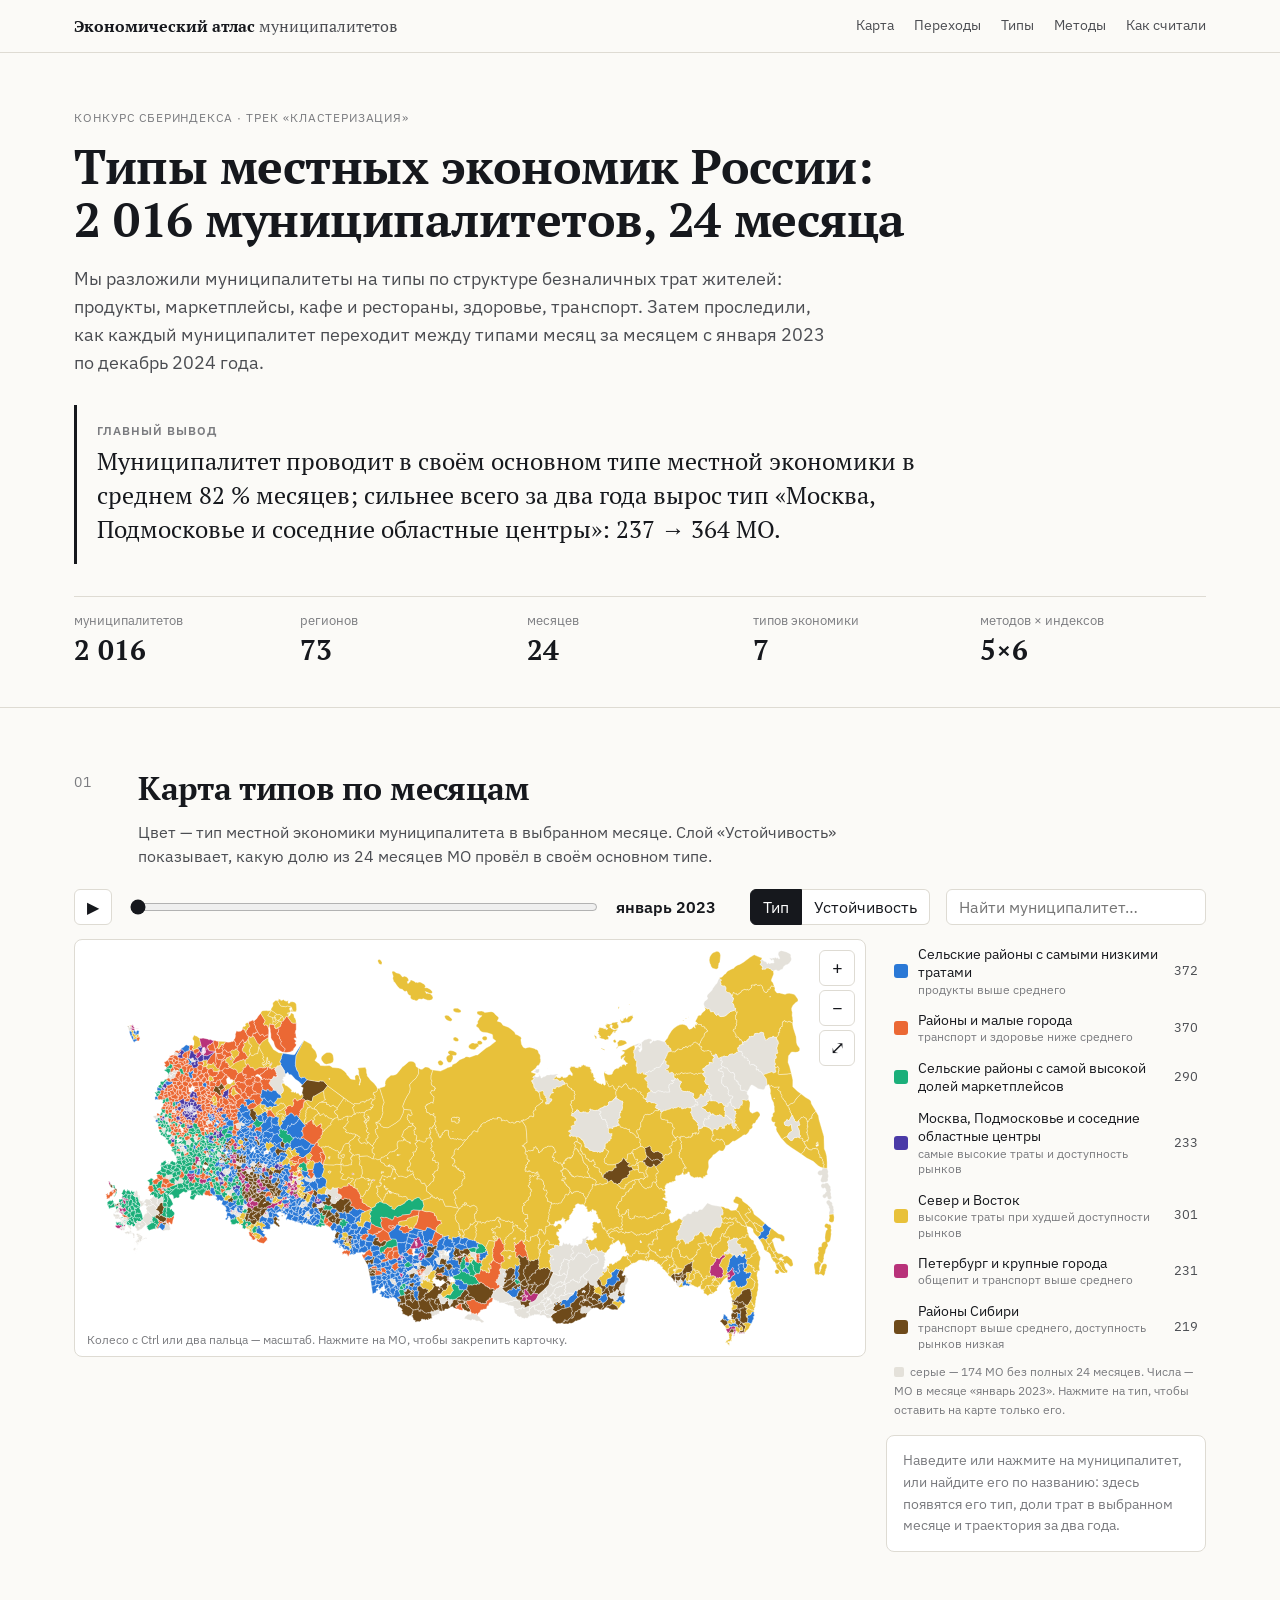
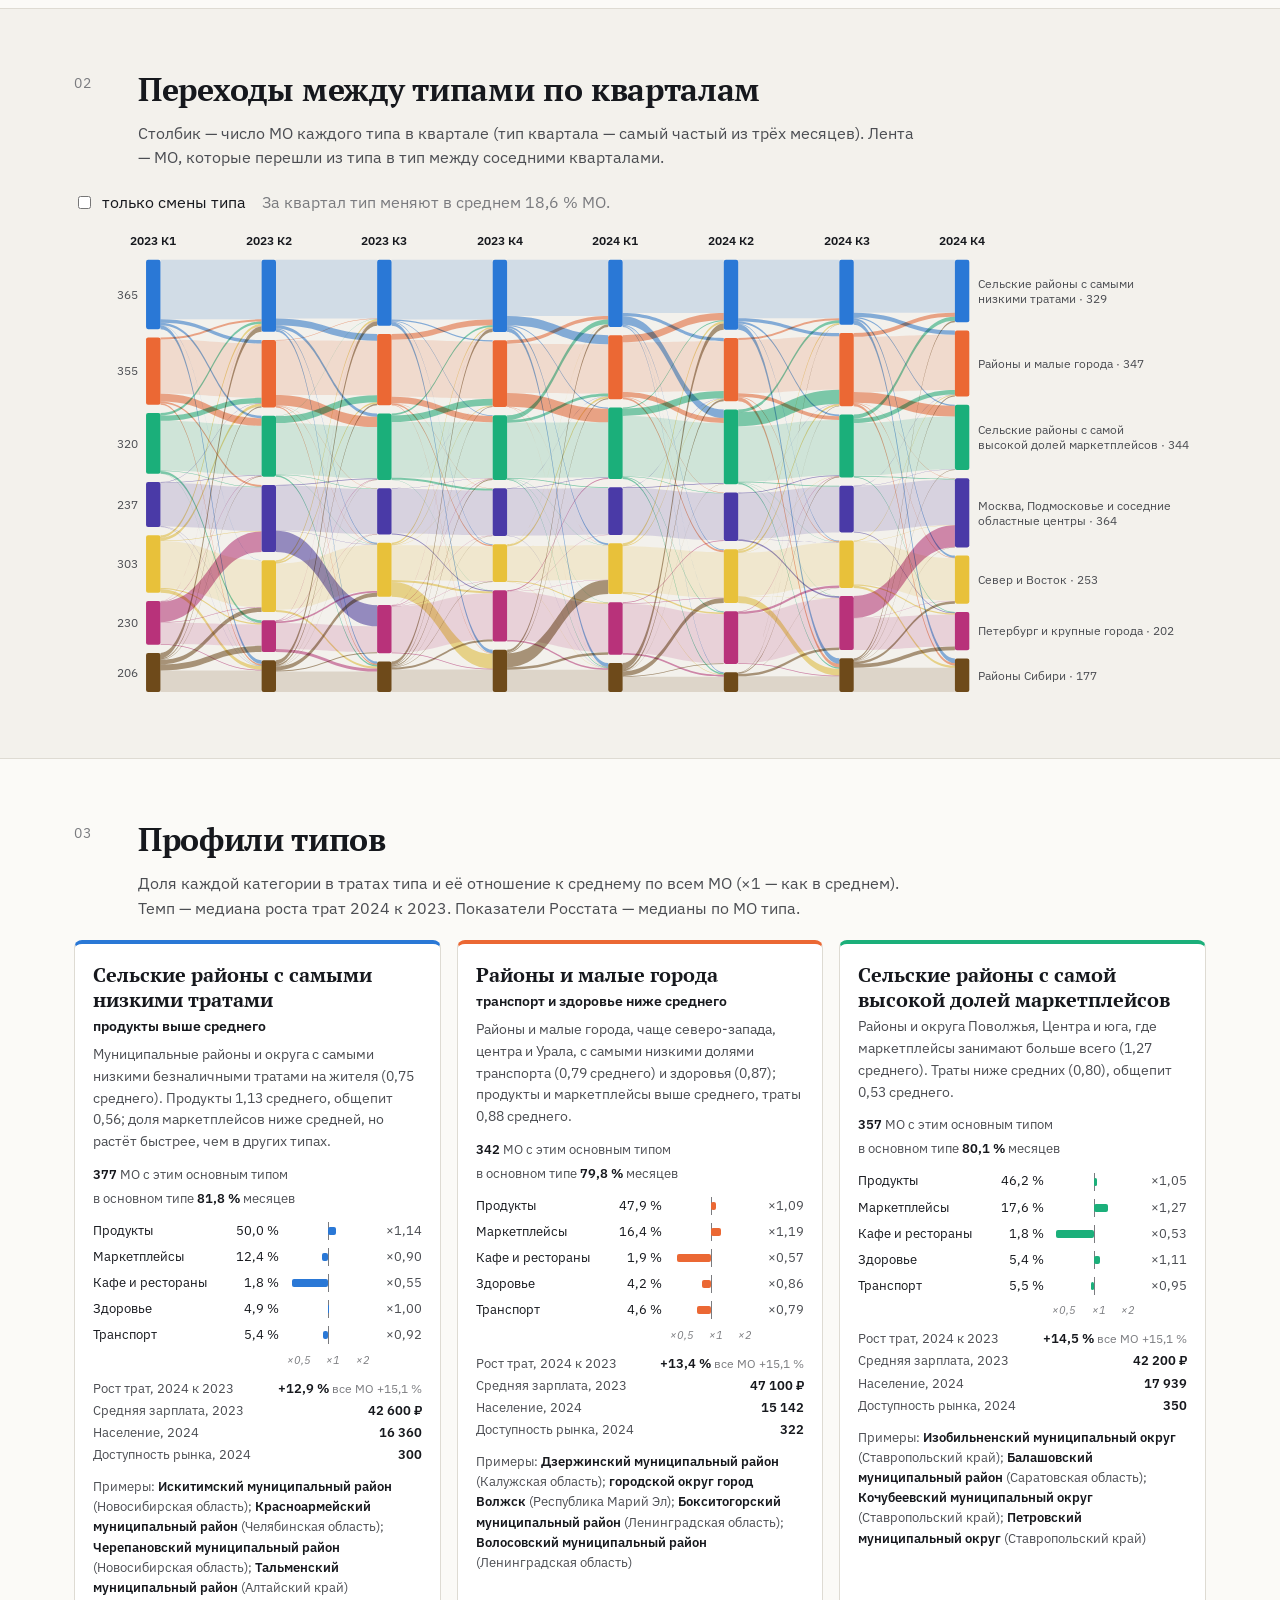
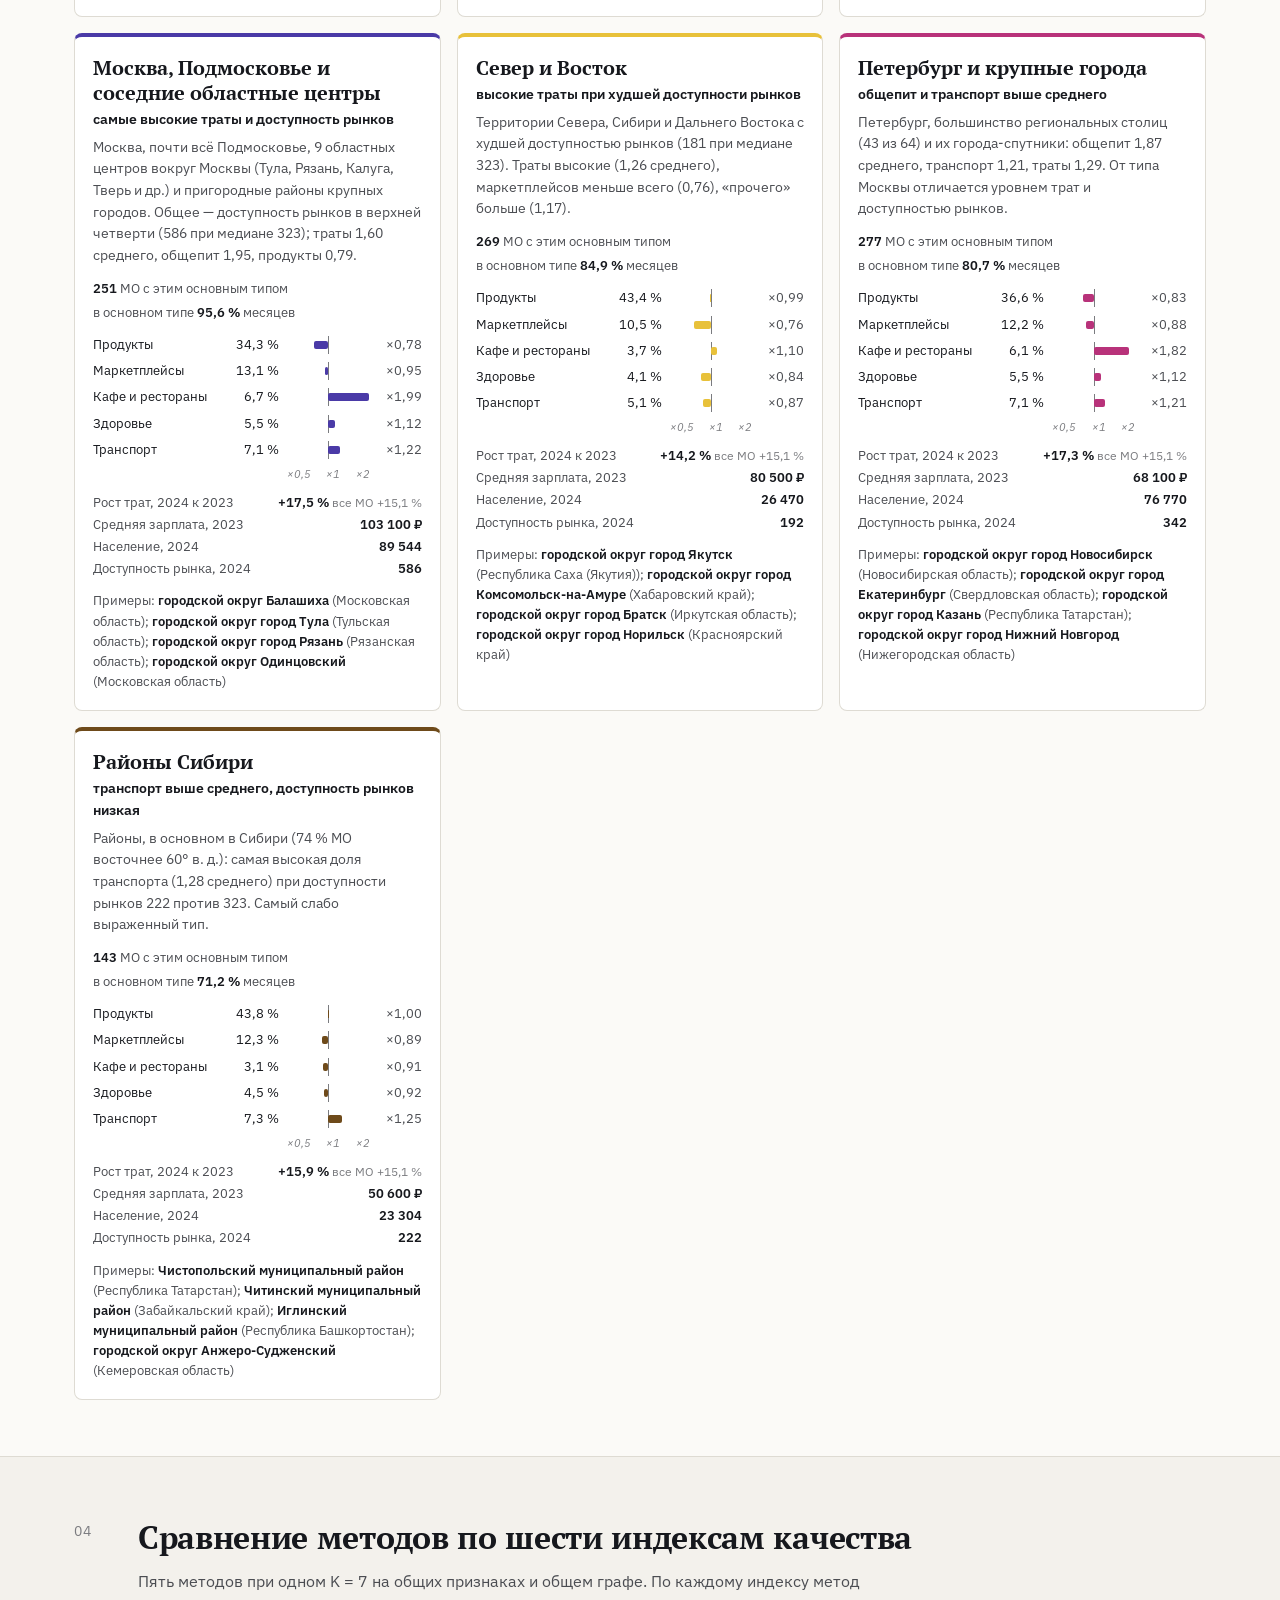
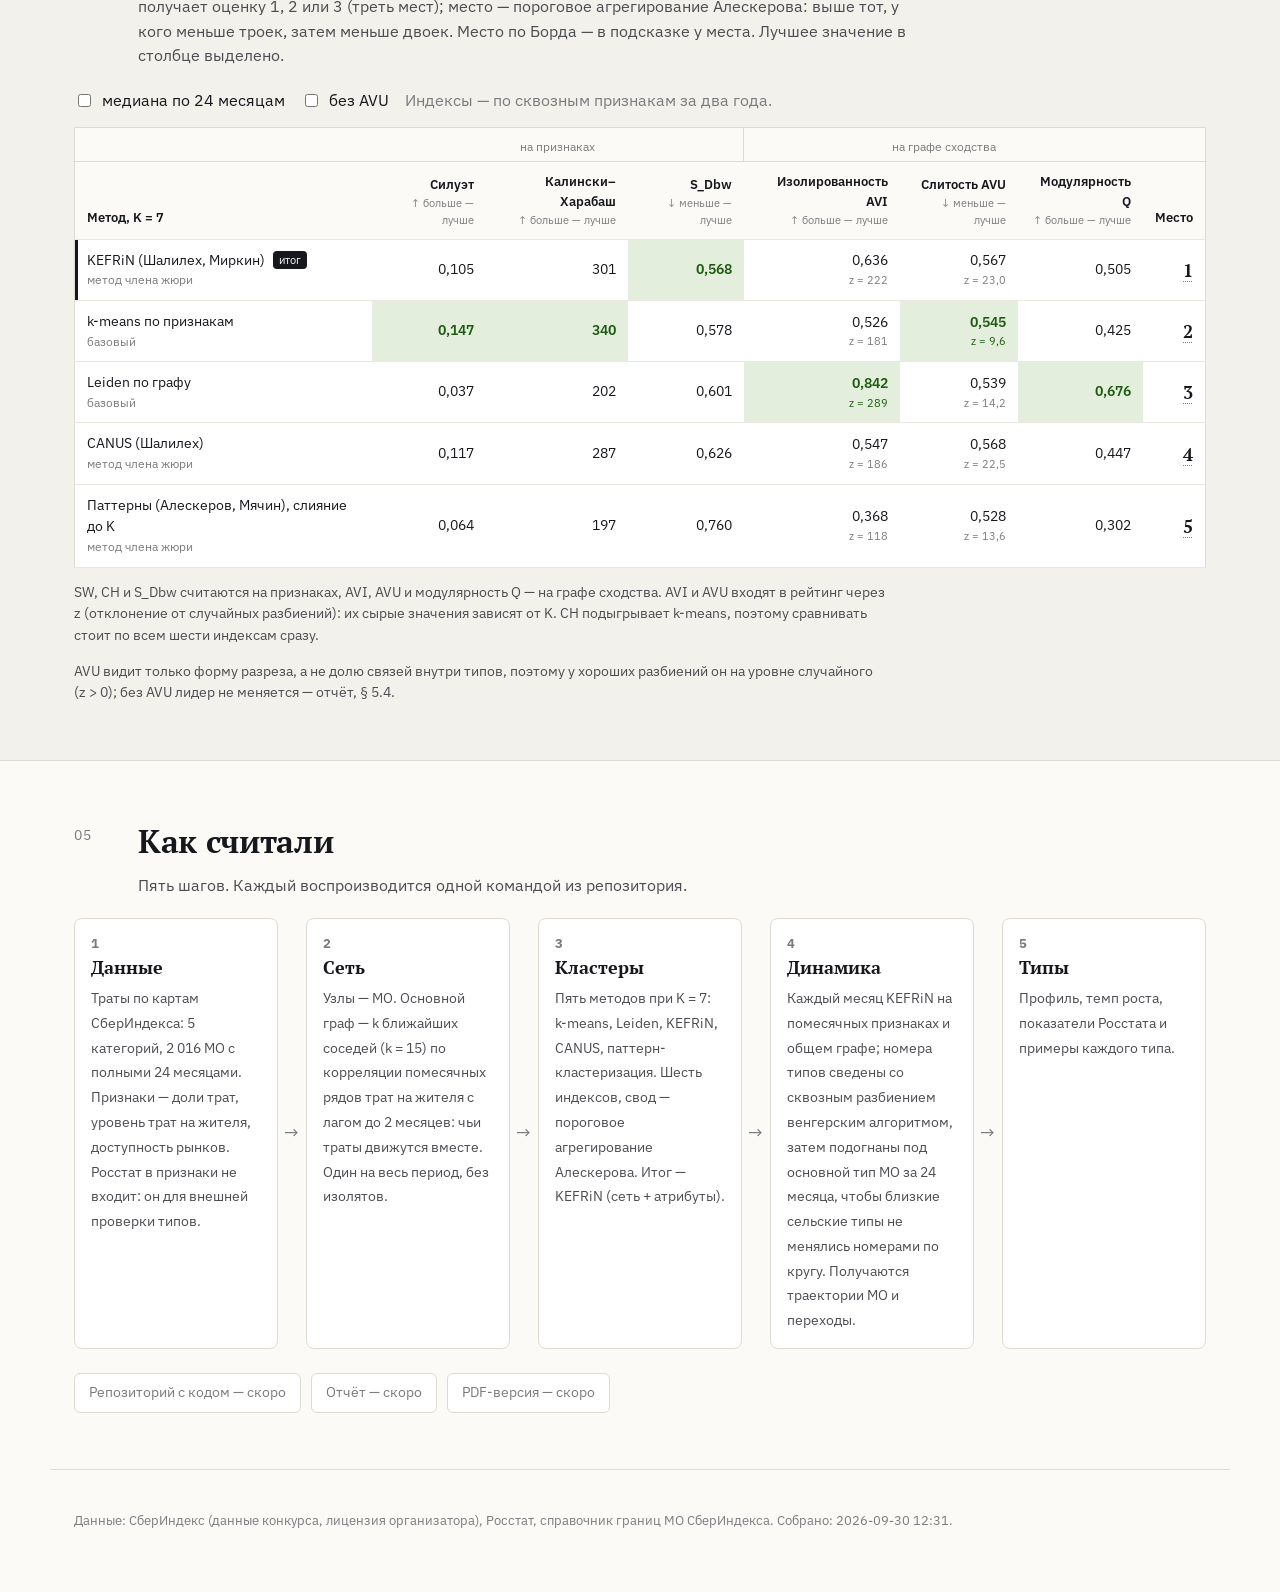
==== index.html @ 2a396bd6 "Экономический атлас муниципалитетов: конвейер, отчёт, лендинг Типы местного потребления 2 016 МО по " ====
<!doctype html>
<html lang="ru">
<head>
<meta charset="utf-8">
<meta name="viewport" content="width=device-width, initial-scale=1">
<title>Экономический атлас муниципалитетов</title>
<meta name="description" content="Типы местных экономик 2 016 муниципалитетов России по безналичным тратам жителей (СберИндекс) и их изменение по месяцам 2023–2024 годов.">
<link rel="preconnect" href="https://fonts.googleapis.com">
<link rel="preconnect" href="https://fonts.gstatic.com" crossorigin>
<link href="https://fonts.googleapis.com/css2?family=IBM+Plex+Sans:wght@400;500;600&family=PT+Serif:wght@400;700&display=swap" rel="stylesheet">
<link rel="stylesheet" href="assets/style.css">
</head>
<body>
<header class="top">
  <div class="wrap top-in">
    <a class="brand" href="#top">Экономический атлас <span>муниципалитетов</span></a>
    <nav>
      <a href="#map">Карта</a><a href="#flows">Переходы</a><a href="#types">Типы</a><a href="#methods">Методы</a><a href="#method">Как считали</a>
    </nav>
  </div>
</header>

<main id="top">
  <section class="hero wrap">
    <p class="kicker">Конкурс СберИндекса · трек «Кластеризация»</p>
    <h1>Типы местных экономик России: <span class="nowrap" id="h-n">2 016</span> муниципалитетов, 24&nbsp;месяца</h1>
    <p class="lede">Мы разложили муниципалитеты на типы по структуре безналичных трат жителей: продукты, маркетплейсы, кафе и рестораны, здоровье, транспорт. Затем проследили, как каждый муниципалитет переходит между типами месяц за месяцем с января 2023 по декабрь 2024 года.</p>
    <p class="headline"><span class="hl-label">Главный вывод</span><span id="headline"></span></p>
    <dl class="facts" id="facts"></dl>
  </section>

  <section class="block" id="map">
    <div class="wrap">
      <header class="sec-head"><span class="num">01</span><div><h2>Карта типов по месяцам</h2>
        <p class="sub">Цвет — тип местной экономики муниципалитета в выбранном месяце. Слой «Устойчивость» показывает, какую долю из 24 месяцев МО провёл в своём основном типе.</p></div></header>
      <div class="controls">
        <button id="play" class="btn" type="button" aria-label="Проиграть по месяцам">▶</button>
        <label class="slider"><span class="sr">Месяц</span><input id="month" type="range" min="0" max="23" value="0" step="1"></label>
        <output id="month-label" class="month-label"></output>
        <div class="seg" role="group" aria-label="Слой карты">
          <button type="button" class="on" data-layer="type">Тип</button><button type="button" data-layer="stab">Устойчивость</button>
        </div>
        <label class="search"><span class="sr">Найти муниципалитет</span>
          <input id="search" list="mo-list" placeholder="Найти муниципалитет…" autocomplete="off"><datalist id="mo-list"></datalist></label>
      </div>
      <div class="map-grid">
        <div class="map-box">
          <svg id="map-svg" role="img" aria-label="Карта муниципалитетов России, окрашенных по типу экономики"></svg>
          <div class="zoom"><button type="button" data-z="in" aria-label="Приблизить">+</button><button type="button" data-z="out" aria-label="Отдалить">−</button><button type="button" data-z="reset" aria-label="Вся страна">⤢</button></div>
          <p class="hint">Колесо с Ctrl или два пальца — масштаб. Нажмите на МО, чтобы закрепить карточку.</p>
        </div>
        <aside class="side">
          <div id="legend" class="legend"></div>
          <div id="card" class="card"><p class="muted">Наведите или нажмите на муниципалитет, или найдите его по названию: здесь появятся его тип, доли трат в выбранном месяце и траектория за два года.</p></div>
        </aside>
      </div>
    </div>
  </section>

  <section class="block alt" id="flows">
    <div class="wrap">
      <header class="sec-head"><span class="num">02</span><div><h2>Переходы между типами по кварталам</h2>
        <p class="sub">Столбик — число МО каждого типа в квартале (тип квартала — самый частый из трёх месяцев). Лента — МО, которые перешли из типа в тип между соседними кварталами.</p></div></header>
      <div class="controls">
        <label class="check"><input type="checkbox" id="only-moves"> только смены типа</label>
        <span class="muted" id="flow-stat"></span>
      </div>
      <p class="swipe muted">Диаграмма шире экрана — листайте вбок.</p>
      <div class="scroll-x"><svg id="alluvial" role="img" aria-label="Аллювиальная диаграмма переходов МО между типами"></svg></div>
    </div>
  </section>

  <section class="block" id="types">
    <div class="wrap">
      <header class="sec-head"><span class="num">03</span><div><h2>Профили типов</h2>
        <p class="sub">Доля каждой категории в тратах типа и её отношение к среднему по всем МО (×1 — как в среднем). Темп — медиана роста трат 2024 к 2023. Показатели Росстата — медианы по МО типа.</p></div></header>
      <div id="profiles" class="profiles"></div>
    </div>
  </section>

  <section class="block alt" id="methods">
    <div class="wrap">
      <header class="sec-head"><span class="num">04</span><div><h2>Сравнение методов по шести индексам качества</h2>
        <p class="sub">Пять методов при одном K&nbsp;=&nbsp;7 на общих признаках и общем графе. По каждому индексу метод получает оценку 1, 2 или 3 (треть мест); место — пороговое агрегирование Алескерова: выше тот, у кого меньше троек, затем меньше двоек. Место по Борда — в подсказке у места. Лучшее значение в столбце выделено.</p></div></header>
      <div class="controls">
        <label class="check"><input type="checkbox" id="m-month"> медиана по 24 месяцам</label>
        <label class="check"><input type="checkbox" id="m-noavu"> без AVU</label>
        <span class="muted" id="m-state"></span>
      </div>
      <p class="swipe muted">Таблица шире экрана — листайте вбок, место в последнем столбце.</p>
      <div class="scroll-x"><table id="methods-table" class="mtable"></table></div>
      <p class="note">SW, CH и S_Dbw считаются на признаках, AVI, AVU и модулярность Q — на графе сходства. AVI и AVU входят в рейтинг через z (отклонение от случайных разбиений): их сырые значения зависят от K. CH подыгрывает k-means, поэтому сравнивать стоит по всем шести индексам сразу.</p>
      <p class="note">AVU видит только форму разреза, а не долю связей внутри типов, поэтому у хороших разбиений он на уровне случайного (z&nbsp;&gt;&nbsp;0); без AVU лидер не меняется — <span id="avu-link"></span>.</p>
    </div>
  </section>

  <section class="block" id="method">
    <div class="wrap">
      <header class="sec-head"><span class="num">05</span><div><h2>Как считали</h2>
        <p class="sub">Пять шагов. Каждый воспроизводится одной командой из репозитория.</p></div></header>
      <ol class="pipeline">
        <li><b>Данные</b><span>Траты по картам СберИндекса: 5 категорий, 2 016 МО с полными 24 месяцами. Признаки — доли трат, уровень трат на жителя, доступность рынков. Росстат в признаки не входит: он для внешней проверки типов.</span></li>
        <li><b>Сеть</b><span>Узлы — МО. Основной граф — k ближайших соседей (k&nbsp;=&nbsp;15) по корреляции помесячных рядов трат на жителя с лагом до 2 месяцев: чьи траты движутся вместе. Один на весь период, без изолятов.</span></li>
        <li><b>Кластеры</b><span>Пять методов при K&nbsp;=&nbsp;7: k-means, Leiden, KEFRiN, CANUS, паттерн-кластеризация. Шесть индексов, свод — пороговое агрегирование Алескерова. Итог — KEFRiN (сеть + атрибуты).</span></li>
        <li><b>Динамика</b><span>Каждый месяц KEFRiN на помесячных признаках и общем графе; номера типов сведены со сквозным разбиением венгерским алгоритмом, затем подогнаны под основной тип МО за 24 месяца, чтобы близкие сельские типы не менялись номерами по кругу. Получаются траектории МО и переходы.</span></li>
        <li><b>Типы</b><span>Профиль, темп роста, показатели Росстата и примеры каждого типа.</span></li>
      </ol>
      <p class="links" id="links"></p>
    </div>
  </section>
</main>

<footer class="foot wrap">
  <p>Данные: СберИндекс (данные конкурса, лицензия организатора), Росстат, справочник границ МО СберИндекса. Собрано: <span id="built"></span>.</p>
</footer>

<div id="tip" class="tip" hidden></div>
<script src="vendor/d3.min.js"></script>
<script src="data/atlas.js"></script>
<script src="assets/app.js"></script>
</body>
</html>
---- assets/style.css ----
:root {
  --bg: #fbfaf7;
  --bg-alt: #f3f1ec;
  --surface: #ffffff;
  --ink: #16181d;
  --ink-2: #4b4d52;
  --ink-3: #7a7b7f;
  --rule: #dedbd3;
  --rule-2: #ebe8e1;
  --accent: #1c5cab;
  --best: #e3efdc;
  --best-ink: #1d5b12;
  --warn-bg: #fff4d1;
  --warn-ink: #6b4d00;
  --serif: "PT Serif", Georgia, "Times New Roman", serif;
  --sans: "IBM Plex Sans", system-ui, -apple-system, "Segoe UI", Roboto, sans-serif;
}
* { box-sizing: border-box; }
html { scroll-behavior: smooth; scroll-padding-top: 64px; }
body { margin: 0; background: var(--bg); color: var(--ink); font: 16px/1.55 var(--sans); font-variant-numeric: tabular-nums; -webkit-font-smoothing: antialiased; }
.wrap { max-width: 1180px; margin: 0 auto; padding: 0 24px; }
h1, h2 { font-family: var(--serif); font-weight: 700; letter-spacing: -0.01em; }
a { color: var(--accent); }
.nowrap { white-space: nowrap; }
.muted { color: var(--ink-3); }
.sr { position: absolute; width: 1px; height: 1px; overflow: hidden; clip: rect(0 0 0 0); }
button { font: inherit; color: inherit; }

.stub-note { background: var(--warn-bg); color: var(--warn-ink); border: 1px solid #ecd48a; border-radius: 6px; font-size: 14px; padding: 8px 14px; margin: -4px 0 18px; max-width: 820px; }
.stub-note b { font-weight: 600; }

.top { position: sticky; top: 0; z-index: 20; background: rgba(251,250,247,.94); backdrop-filter: blur(6px); border-bottom: 1px solid var(--rule); }
.top-in { display: flex; align-items: center; justify-content: space-between; gap: 16px; height: 52px; }
.brand { font-family: var(--serif); font-weight: 700; color: var(--ink); text-decoration: none; white-space: nowrap; }
.brand span { font-weight: 400; color: var(--ink-2); }
.top nav { display: flex; gap: 20px; overflow-x: auto; scrollbar-width: none; }
.top nav a { color: var(--ink-2); text-decoration: none; font-size: 14px; white-space: nowrap; }
.top nav a:hover { color: var(--ink); }

.hero { padding: 56px 24px 40px; }
.kicker { text-transform: uppercase; letter-spacing: .08em; font-size: 12px; color: var(--ink-3); margin: 0 0 12px; }
.hero h1 { font-size: clamp(30px, 4.4vw, 48px); line-height: 1.12; margin: 0 0 18px; max-width: 900px; }
.lede { font-size: 18px; color: var(--ink-2); max-width: 760px; margin: 0 0 28px; }
.headline { font-family: var(--serif); font-size: clamp(19px, 2.2vw, 24px); line-height: 1.4; max-width: 900px; margin: 0 0 32px; padding: 18px 0 18px 20px; border-left: 3px solid var(--ink); }
.hl-label { display: block; font: 600 12px/1.4 var(--sans); text-transform: uppercase; letter-spacing: .08em; color: var(--ink-3); margin-bottom: 6px; }
.facts { display: grid; grid-template-columns: repeat(5, minmax(0, 1fr)); gap: 0; margin: 0; border-top: 1px solid var(--rule); }
.facts div { padding: 14px 16px 0 0; }
.facts dt { font-size: 13px; color: var(--ink-3); }
.facts dd { margin: 2px 0 0; font: 700 28px/1.2 var(--serif); }

.block { padding: 56px 0; border-top: 1px solid var(--rule); }
.block.alt { background: var(--bg-alt); }
.sec-head { display: grid; grid-template-columns: 56px 1fr; gap: 8px; margin-bottom: 20px; }
.num { font: 400 14px/2.6 var(--sans); color: var(--ink-3); letter-spacing: .06em; }
.sec-head h2 { font-size: clamp(24px, 2.8vw, 32px); margin: 0 0 6px; }
.sub { margin: 0; color: var(--ink-2); max-width: 780px; }

.controls { display: flex; flex-wrap: wrap; align-items: center; gap: 12px 16px; margin: 0 0 14px; }
.btn, .seg button, .zoom button { border: 1px solid var(--rule); background: var(--surface); border-radius: 6px; height: 36px; min-width: 36px; padding: 0 12px; cursor: pointer; }
.btn:hover, .seg button:hover, .zoom button:hover { border-color: var(--ink-3); }
.slider { flex: 1 1 260px; display: flex; }
.slider input { width: 100%; accent-color: var(--ink); }
.month-label { font-weight: 600; min-width: 118px; }
.seg { display: inline-flex; }
.seg button { border-radius: 0; }
.seg button:first-child { border-radius: 6px 0 0 6px; }
.seg button:last-child { border-radius: 0 6px 6px 0; border-left: 0; }
.seg button.on { background: var(--ink); color: #fff; border-color: var(--ink); }
.search input { height: 36px; width: 260px; max-width: 100%; border: 1px solid var(--rule); border-radius: 6px; padding: 0 12px; font: inherit; background: var(--surface); }
.check { display: inline-flex; gap: 8px; align-items: center; cursor: pointer; }
.check input { accent-color: var(--ink); }

.map-grid { display: grid; grid-template-columns: minmax(0, 1fr) 320px; gap: 20px; align-items: start; }
.map-box { position: relative; background: var(--surface); border: 1px solid var(--rule); border-radius: 8px; overflow: hidden; }
#map-svg { display: block; width: 100%; height: auto; aspect-ratio: 1.9; touch-action: pan-y; }
#map-svg path { stroke: #fff; stroke-width: .35; vector-effect: non-scaling-stroke; cursor: pointer; }
#map-svg path.sel { stroke: var(--ink); stroke-width: 1.8; }
.zoom { position: absolute; top: 10px; right: 10px; display: flex; flex-direction: column; gap: 4px; }
.zoom button { padding: 0; font-size: 18px; line-height: 1; }
.hint { position: absolute; left: 12px; bottom: 6px; margin: 0; font-size: 12px; color: var(--ink-3); pointer-events: none; }

.side { display: grid; gap: 16px; }
.legend { display: grid; gap: 2px; }
.legend button { display: grid; grid-template-columns: 14px 1fr auto; gap: 10px; align-items: center; text-align: left; border: 0; background: none; padding: 6px 8px; border-radius: 6px; cursor: pointer; }
.legend button:hover { background: var(--bg-alt); }
.legend button.off { opacity: .35; }
.legend .sw { width: 14px; height: 14px; border-radius: 3px; }
.legend .nm { font-size: 14px; line-height: 1.3; }
.legend .nm small { display: block; color: var(--ink-3); font-size: 12px; }
.legend .ct { font-size: 13px; color: var(--ink-2); }
.legend-note { font-size: 12px; color: var(--ink-3); margin: 4px 8px 0; }
.sw-inline { display: inline-block; width: 10px; height: 10px; border-radius: 2px; background: #e4e1da; margin-right: 6px; vertical-align: -1px; }
.ramp { height: 10px; border-radius: 3px; margin: 6px 8px 2px; }
.ramp-ax { display: flex; justify-content: space-between; font-size: 12px; color: var(--ink-3); margin: 0 8px; }

.card { background: var(--surface); border: 1px solid var(--rule); border-radius: 8px; padding: 14px 16px; font-size: 14px; }
.card p { margin: 0; }
.card h3 { font: 700 17px/1.3 var(--serif); margin: 0 0 2px; }
.card .reg { color: var(--ink-3); font-size: 13px; margin-bottom: 10px; }
.type-pill { display: inline-flex; align-items: center; gap: 6px; font-weight: 600; margin-bottom: 10px; }
.type-pill i { width: 10px; height: 10px; border-radius: 2px; display: inline-block; }
.bars { display: grid; grid-template-columns: 1fr 44px; gap: 4px 8px; align-items: center; margin: 6px 0 10px; }
.bars .lbl { font-size: 12px; color: var(--ink-2); grid-column: 1 / -1; margin-top: 2px; }
.bars .trk { position: relative; height: 8px; background: var(--rule-2); border-radius: 2px; }
.bars .val { position: absolute; left: 0; top: 0; bottom: 0; background: var(--ink-2); border-radius: 2px; }
.bars .avg { position: absolute; top: -3px; bottom: -3px; width: 2px; background: var(--ink); }
.bars .n { text-align: right; font-size: 13px; }
.traj { display: grid; grid-template-columns: repeat(24, 1fr); gap: 2px; margin: 6px 0 2px; }
.traj i { height: 16px; border-radius: 2px; display: block; }
.traj i.now { outline: 2px solid var(--ink); outline-offset: 1px; }
.traj-ax { display: flex; justify-content: space-between; font-size: 11px; color: var(--ink-3); }
.cap { font-size: 12px; color: var(--ink-3); margin-top: 8px; }

.scroll-x { overflow-x: auto; }
.swipe { display: none; font-size: 13px; margin: 0 0 6px; }
#alluvial { display: block; min-width: 720px; width: 100%; height: auto; }
#alluvial .link { mix-blend-mode: multiply; }
#alluvial text { font: 12px var(--sans); fill: var(--ink-2); }
#alluvial text.q { font-weight: 600; fill: var(--ink); }

.profiles { display: grid; grid-template-columns: repeat(auto-fill, minmax(340px, 1fr)); gap: 16px; }
.prof { background: var(--surface); border: 1px solid var(--rule); border-radius: 8px; padding: 18px; border-top: 4px solid var(--c); }
.prof h3 { font: 700 20px/1.25 var(--serif); margin: 0 0 4px; }
.prof .rest { font-weight: 600; font-size: 14px; margin: 0 0 6px; }
.prof .desc { color: var(--ink-2); font-size: 14px; margin: 0 0 12px; }
.prof .meta { display: flex; flex-wrap: wrap; gap: 4px 16px; font-size: 13px; color: var(--ink-2); margin-bottom: 12px; }
.prof .meta b { color: var(--ink); font-weight: 600; }
.ratio { display: grid; grid-template-columns: 128px 50px 1fr 44px; gap: 6px 8px; align-items: center; font-size: 13px; margin-bottom: 12px; }
.ratio .v { text-align: right; }
.ratio .x { text-align: right; color: var(--ink-2); }
.ratio .trk { position: relative; height: 12px; }
.ratio .trk::before { content: ""; position: absolute; left: 50%; top: -3px; bottom: -3px; width: 1px; background: var(--ink-3); }
.ratio .bar { position: absolute; top: 2px; bottom: 2px; background: var(--c); border-radius: 2px; }
.ratio-ax { display: grid; grid-template-columns: 128px 50px 1fr 44px; gap: 8px; font-size: 11px; color: var(--ink-3); margin: -6px 0 10px; }
.ratio-ax span:nth-child(3) { display: flex; justify-content: space-between; }
.prof dl { display: grid; grid-template-columns: 1fr auto; gap: 2px 12px; margin: 0 0 12px; font-size: 13px; }
.prof dt { color: var(--ink-2); }
.prof dd { margin: 0; text-align: right; font-weight: 600; white-space: nowrap; }
.prof dd .muted { font-weight: 400; font-size: 12px; }
.prof .ex { font-size: 13px; color: var(--ink-2); margin: 0; }
.prof .ex b { color: var(--ink); font-weight: 600; }

.mtable { width: 100%; border-collapse: collapse; background: var(--surface); border: 1px solid var(--rule); font-size: 14px; min-width: 760px; }
.mtable th, .mtable td { padding: 10px 12px; border-bottom: 1px solid var(--rule-2); text-align: right; }
.mtable th:first-child, .mtable td:first-child { text-align: left; min-width: 190px; position: sticky; left: 0; background: var(--surface); z-index: 1; }
.mtable thead th:first-child { background: var(--bg); }
.mtable thead th { font-weight: 600; font-size: 13px; vertical-align: bottom; background: var(--bg); }
.mtable tr.grp th { text-align: center; font-size: 12px; font-weight: 400; color: var(--ink-3); border-bottom: 1px solid var(--rule); padding-bottom: 4px; }
.mtable tr.grp th:nth-child(3) { border-left: 1px solid var(--rule); }
.mtable thead small { display: block; font-weight: 400; color: var(--ink-3); }
.mtable td.best { background: var(--best); color: var(--best-ink); font-weight: 600; }
.mtable .fam { display: block; font-size: 12px; color: var(--ink-3); }
.mtable td small { display: block; font-size: 11px; color: var(--ink-3); font-weight: 400; }
.mtable td.best small { color: var(--best-ink); }
.mtable .off { opacity: .35; }
.mtable .tag { display: inline-block; margin-left: 8px; padding: 0 6px; border-radius: 4px; background: var(--ink); color: #fff; font-size: 11px; line-height: 18px; vertical-align: 1px; }
.mtable td.place { font: 700 18px var(--serif); cursor: help; text-decoration: underline dotted var(--ink-3); text-underline-offset: 4px; text-decoration-thickness: 1px; }
.mtable tr.win td:first-child { box-shadow: inset 3px 0 0 var(--ink); }
.note { font-size: 14px; color: var(--ink-2); max-width: 820px; margin: 14px 0 0; }

.pipeline { list-style: none; padding: 0; margin: 0 0 24px; display: grid; grid-template-columns: repeat(5, minmax(0, 1fr)); gap: 28px; counter-reset: s; }
.pipeline li { position: relative; background: var(--surface); border: 1px solid var(--rule); border-radius: 8px; padding: 16px; counter-increment: s; }
.pipeline li::before { content: counter(s); font: 700 13px var(--sans); color: var(--ink-3); display: block; margin-bottom: 4px; }
.pipeline li:not(:last-child)::after { content: "→"; position: absolute; right: -22px; top: 50%; transform: translateY(-50%); color: var(--ink-3); font-size: 18px; }
.pipeline b { display: block; font: 700 18px/1.3 var(--serif); margin-bottom: 6px; }
.pipeline span { font-size: 14px; color: var(--ink-2); }
.links { display: flex; flex-wrap: wrap; gap: 10px; margin: 0; }
.links a, .links span { border: 1px solid var(--rule); background: var(--surface); padding: 8px 14px; border-radius: 6px; text-decoration: none; color: var(--ink); font-size: 14px; }
.links span { color: var(--ink-3); }

.foot { padding: 28px 24px 48px; font-size: 13px; color: var(--ink-3); border-top: 1px solid var(--rule); }
.tip { position: fixed; z-index: 30; pointer-events: none; background: var(--surface); border: 1px solid var(--rule); border-radius: 6px; box-shadow: 0 6px 24px rgba(0,0,0,.10); padding: 10px 12px; font-size: 13px; max-width: 300px; }
.tip b { display: block; font-size: 14px; }
.tip .r { color: var(--ink-3); font-size: 12px; margin-bottom: 6px; }
.tip table { border-collapse: collapse; width: 100%; margin-top: 4px; }
.tip td { padding: 1px 0; }
.tip td:last-child { text-align: right; padding-left: 12px; }

@media (max-width: 980px) {
  .map-grid { grid-template-columns: 1fr; }
  .pipeline { grid-template-columns: 1fr; gap: 22px; }
  .pipeline li:not(:last-child)::after { content: "↓"; right: auto; left: 50%; top: auto; bottom: -22px; transform: translateX(-50%); }
  .facts { grid-template-columns: repeat(3, minmax(0, 1fr)); }
}
@media (max-width: 640px) {
  .wrap { padding: 0 16px; }
  .hero { padding: 32px 16px 28px; }
  .lede { font-size: 16px; }
  .facts { grid-template-columns: repeat(2, minmax(0, 1fr)); }
  .facts dd { font-size: 24px; }
  .sec-head { grid-template-columns: 1fr; }
  .num { line-height: 1; }
  .block { padding: 40px 0; }
  .top nav { display: none; }
  .search, .search input { width: 100%; }
  .hint { display: none; }
  .swipe { display: block; }
  .profiles { grid-template-columns: 1fr; }
  .ratio, .ratio-ax { grid-template-columns: 96px 44px 1fr 40px; }
}

/* Печать и site/landing.pdf (scripts/build_pdf.py): без управления, разделы с новой страницы, таблицы целиком */
@media print {
  @page { size: A4; margin: 10mm; }
  html, body { background: #fff; }
  body { -webkit-print-color-adjust: exact; print-color-adjust: exact; }
  .top, .zoom, .hint, .swipe, .tip, #card,
  .controls .btn, .controls .slider, .controls .seg, .controls .search, .controls .check { display: none !important; }
  .hero { padding-top: 8px; }
  .block { padding: 16px 0 0; border-top: 0; break-before: page; }
  .foot { padding: 12px 0 0; break-inside: avoid; }
  .sec-head { break-after: avoid; margin-bottom: 12px; }
  .prof, .map-box, .legend, .pipeline li, .mtable tr, .scroll-x { break-inside: avoid; }
  .scroll-x { overflow: visible; }
  #alluvial { min-width: 0; }
  .mtable { min-width: 0; font-size: 11px; }
  .mtable th, .mtable td { padding: 6px; }
  .mtable th:first-child, .mtable td:first-child { min-width: 150px; position: static; }
}
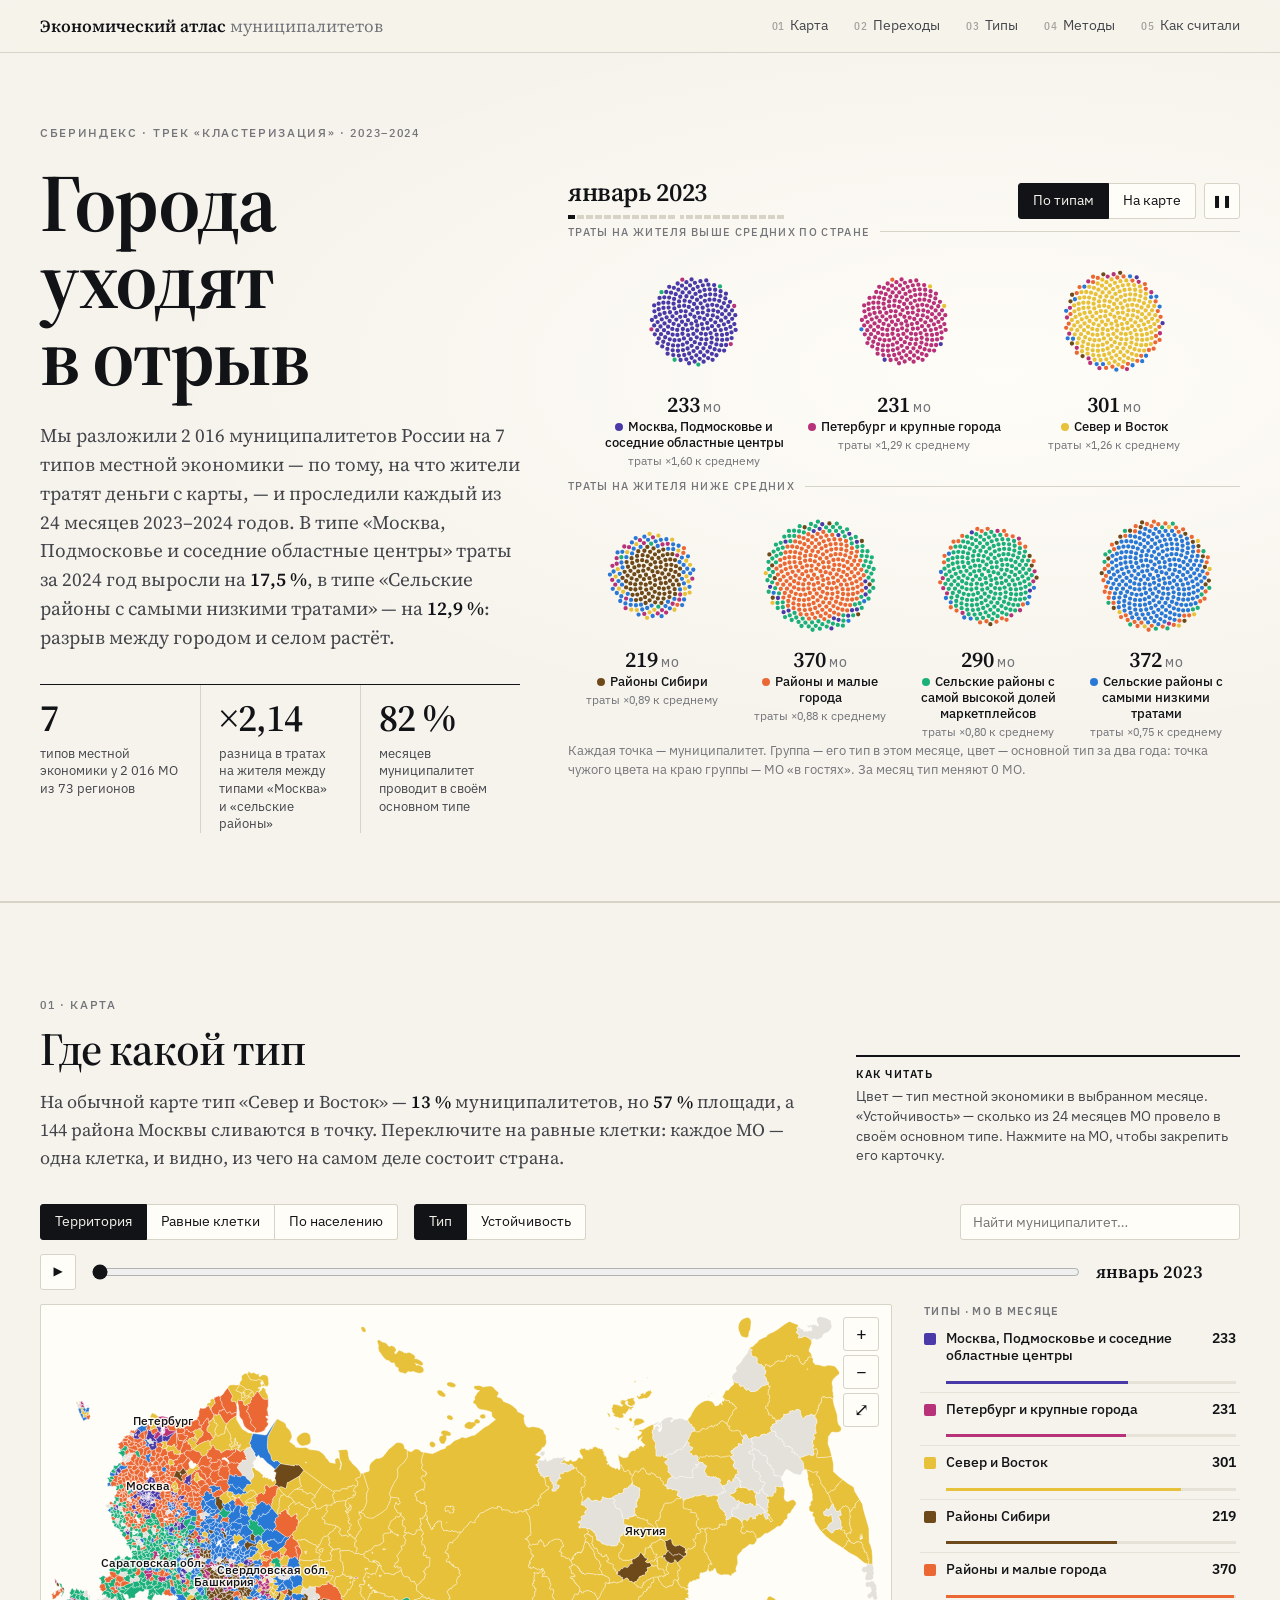
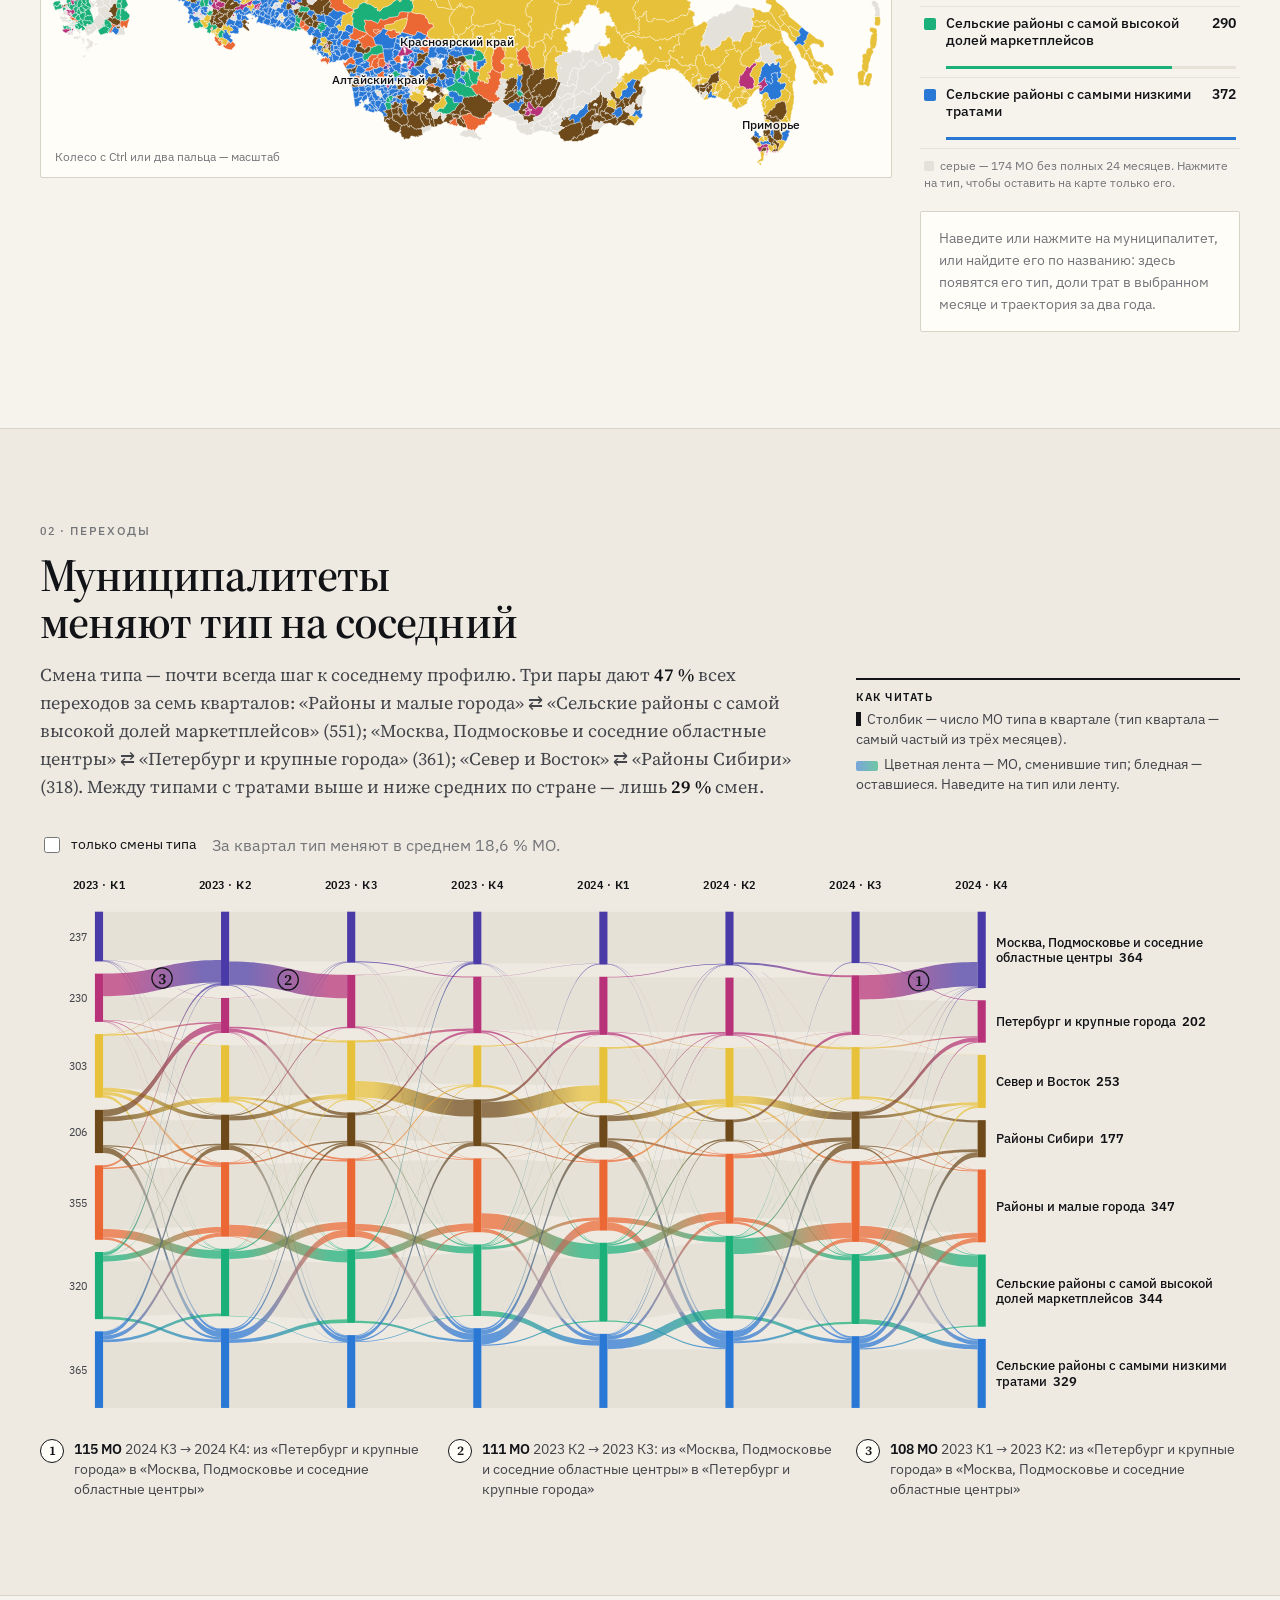
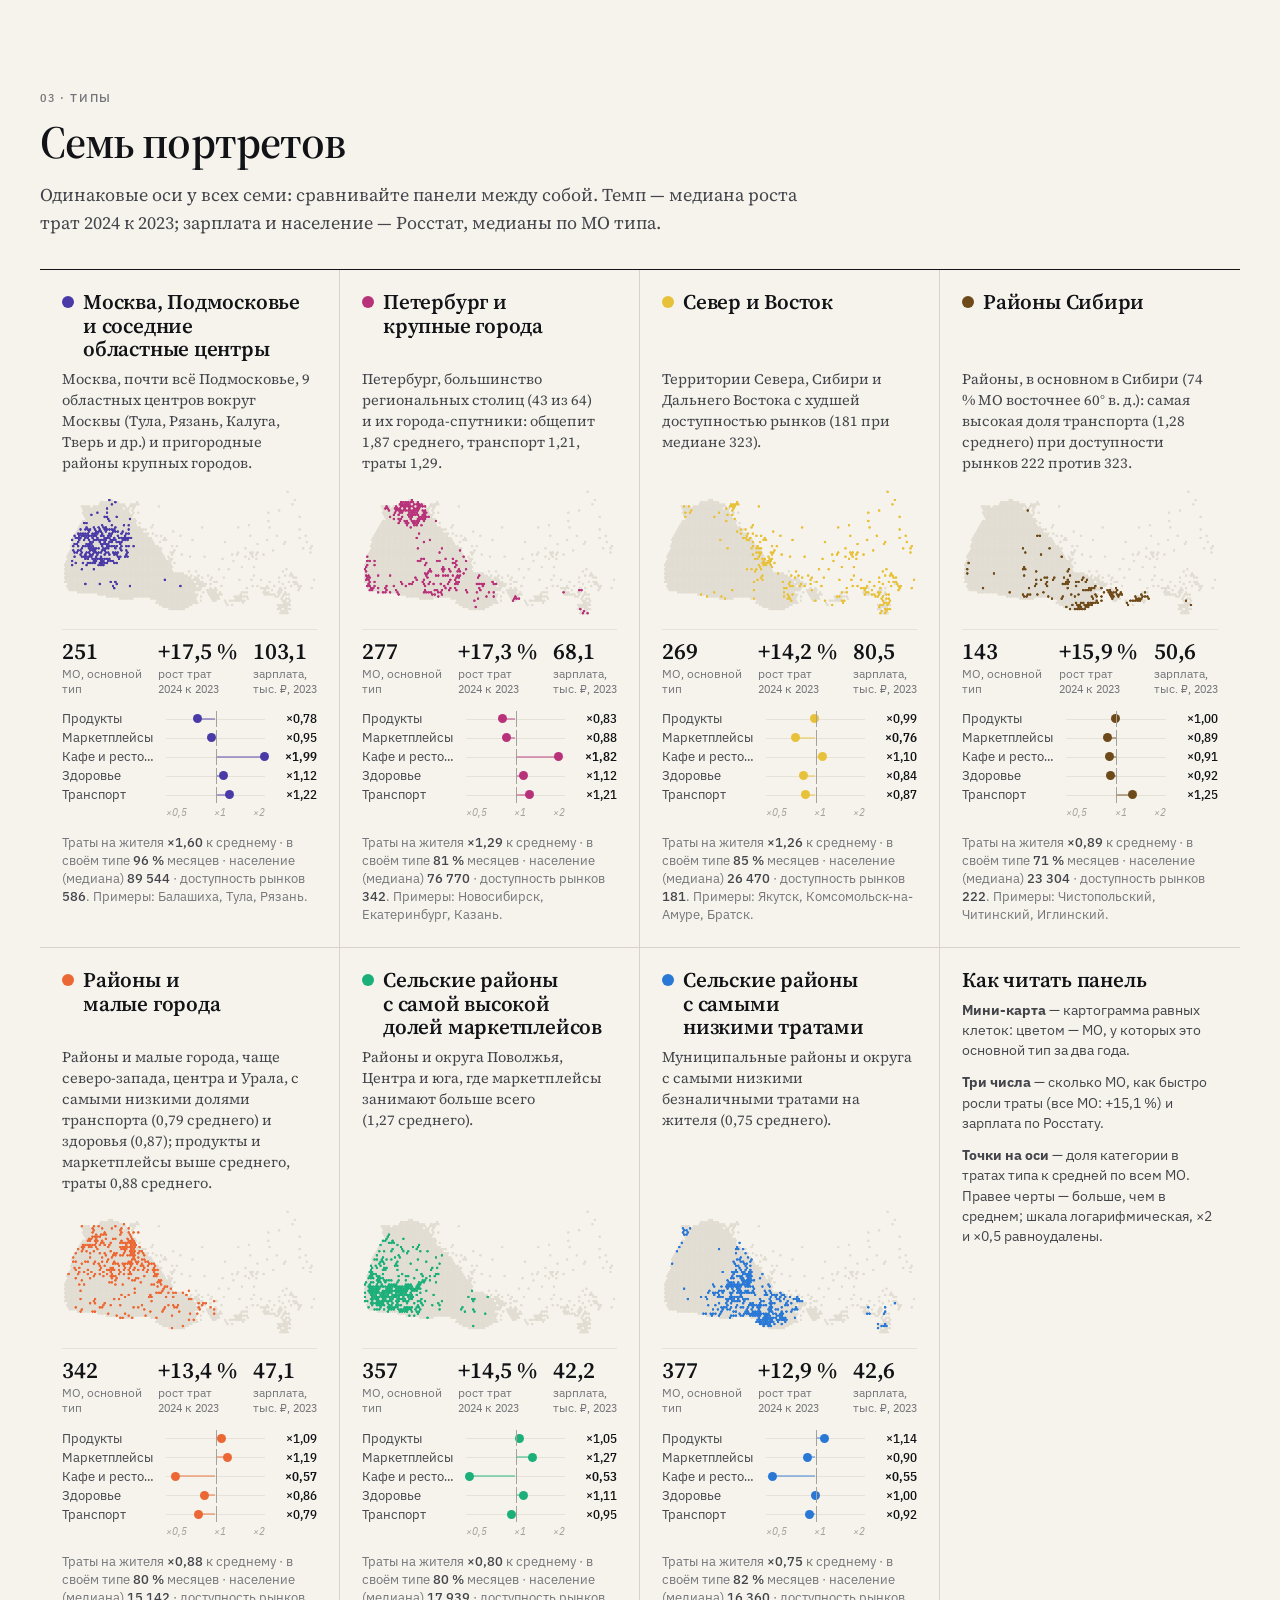
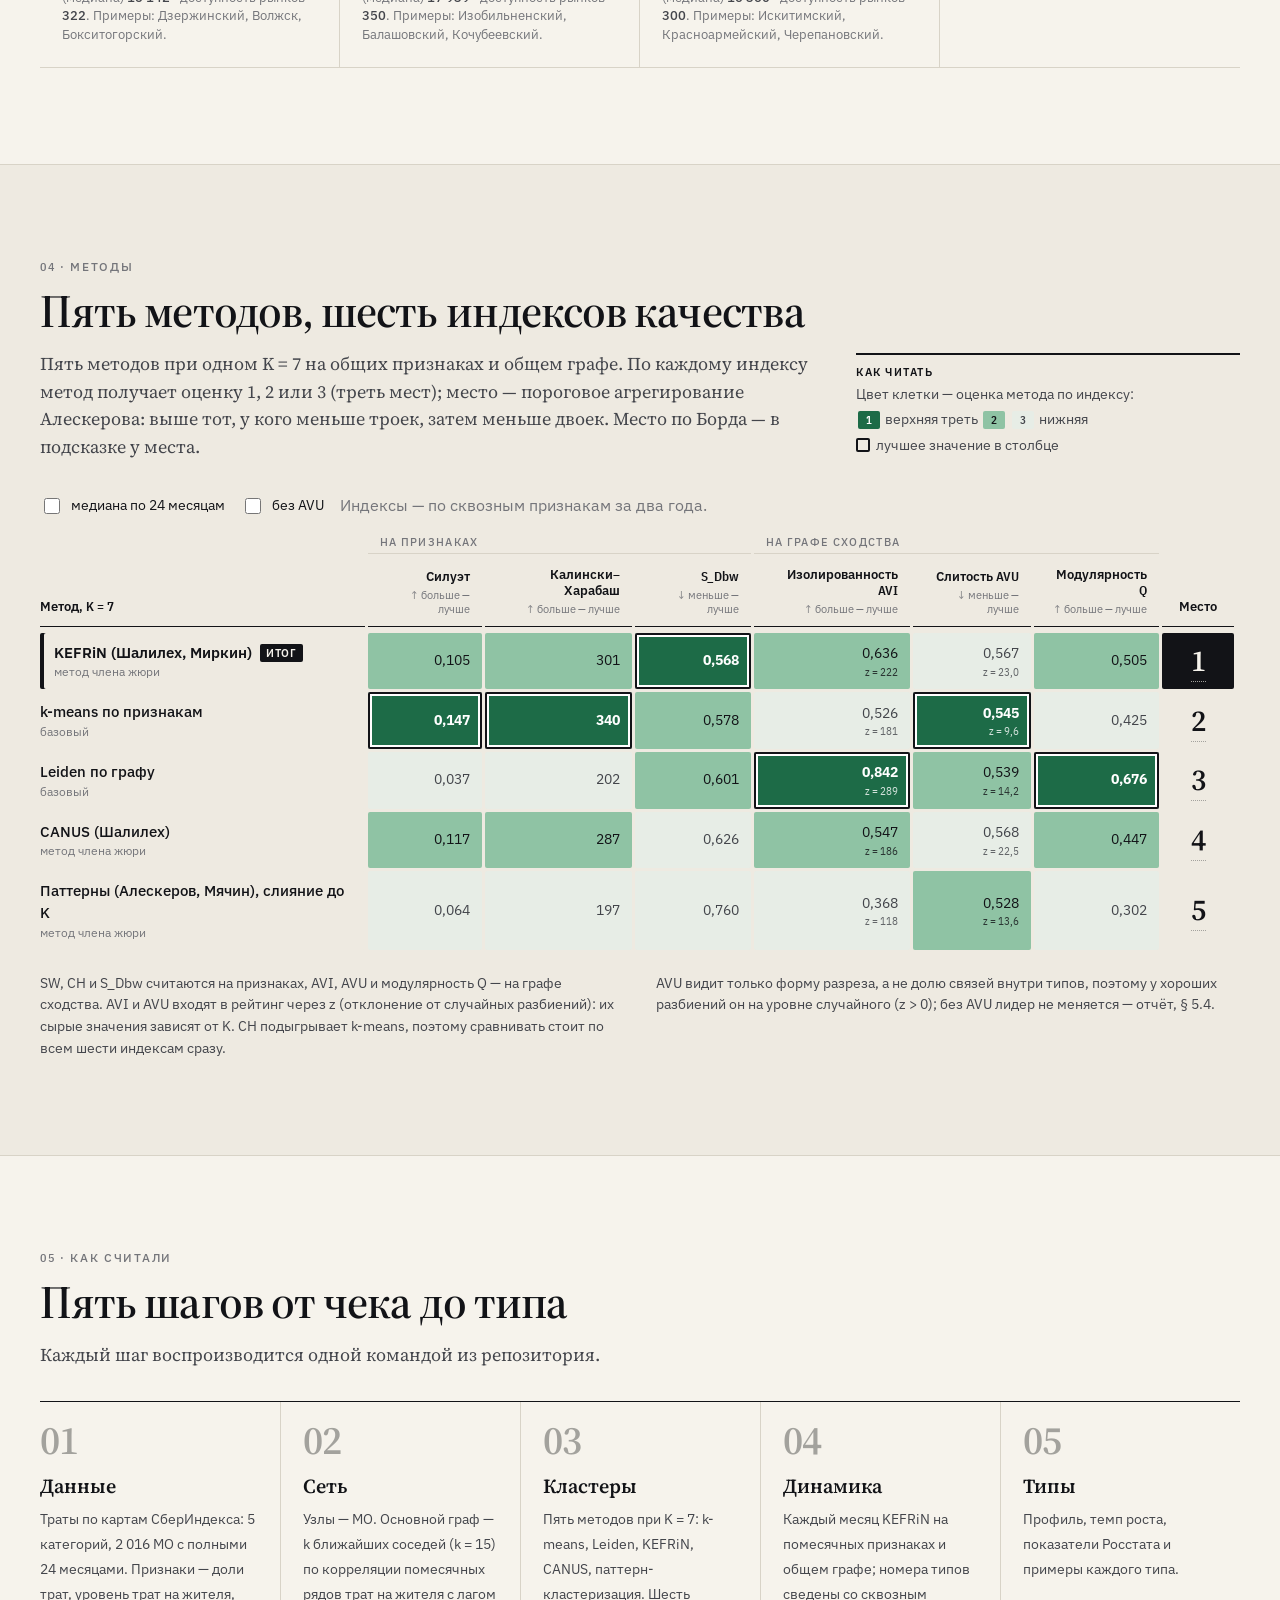
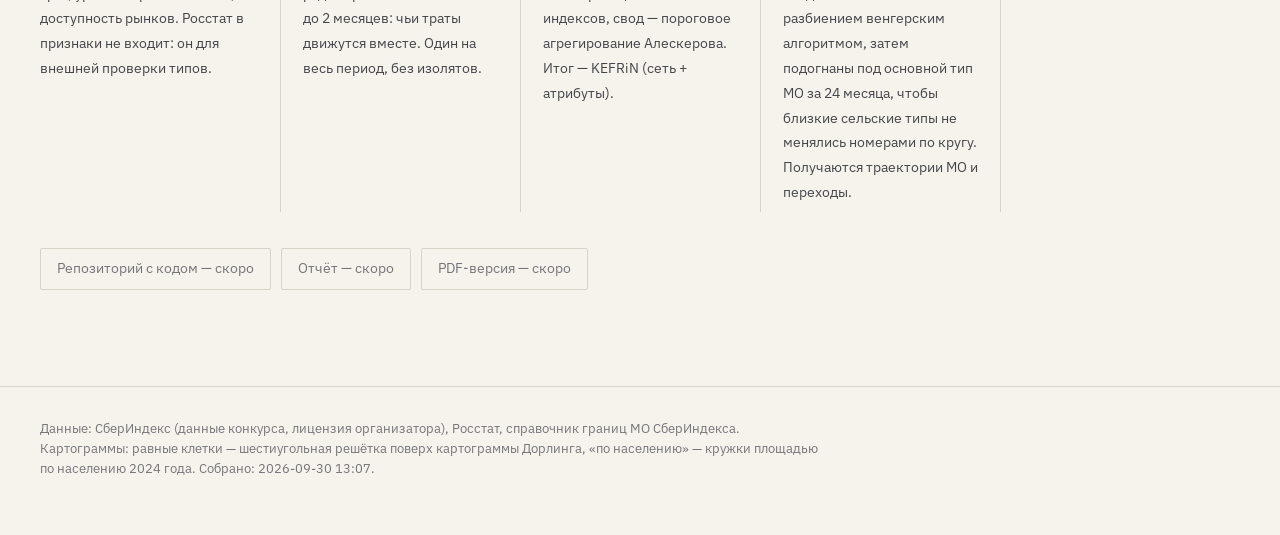
==== commit 8f865b3d: "Лендинг: редакционный дизайн, карта из равных клеток, переходы к соседнему типу; доступность рынков " ====
--- a/index.html
+++ b/index.html
@@ -4,50 +4,80 @@
 <meta charset="utf-8">
 <meta name="viewport" content="width=device-width, initial-scale=1">
 <title>Экономический атлас муниципалитетов</title>
-<meta name="description" content="Типы местных экономик 2 016 муниципалитетов России по безналичным тратам жителей (СберИндекс) и их изменение по месяцам 2023–2024 годов.">
+<meta name="description" content="Семь типов местной экономики 2 016 муниципалитетов России по безналичным тратам жителей (СберИндекс) и их переходы по месяцам 2023–2024 годов.">
+<meta name="theme-color" content="#f6f3ec">
 <link rel="preconnect" href="https://fonts.googleapis.com">
 <link rel="preconnect" href="https://fonts.gstatic.com" crossorigin>
-<link href="https://fonts.googleapis.com/css2?family=IBM+Plex+Sans:wght@400;500;600&family=PT+Serif:wght@400;700&display=swap" rel="stylesheet">
+<link href="https://fonts.googleapis.com/css2?family=IBM+Plex+Sans+Condensed:wght@400;500;600&family=IBM+Plex+Sans:wght@400;500;600&family=Source+Serif+4:ital,opsz,wght@0,8..60,400..700;1,8..60,400&display=swap" rel="stylesheet">
 <link rel="stylesheet" href="assets/style.css">
 </head>
 <body>
 <header class="top">
   <div class="wrap top-in">
     <a class="brand" href="#top">Экономический атлас <span>муниципалитетов</span></a>
-    <nav>
-      <a href="#map">Карта</a><a href="#flows">Переходы</a><a href="#types">Типы</a><a href="#methods">Методы</a><a href="#method">Как считали</a>
+    <nav aria-label="Разделы">
+      <a href="#map"><i>01</i>Карта</a><a href="#flows"><i>02</i>Переходы</a><a href="#types"><i>03</i>Типы</a><a href="#methods"><i>04</i>Методы</a><a href="#method"><i>05</i>Как считали</a>
     </nav>
   </div>
 </header>
 
 <main id="top">
-  <section class="hero wrap">
-    <p class="kicker">Конкурс СберИндекса · трек «Кластеризация»</p>
-    <h1>Типы местных экономик России: <span class="nowrap" id="h-n">2 016</span> муниципалитетов, 24&nbsp;месяца</h1>
-    <p class="lede">Мы разложили муниципалитеты на типы по структуре безналичных трат жителей: продукты, маркетплейсы, кафе и рестораны, здоровье, транспорт. Затем проследили, как каждый муниципалитет переходит между типами месяц за месяцем с января 2023 по декабрь 2024 года.</p>
-    <p class="headline"><span class="hl-label">Главный вывод</span><span id="headline"></span></p>
-    <dl class="facts" id="facts"></dl>
+  <section class="hero">
+    <div class="wrap hero-in">
+      <div class="hero-text">
+        <p class="kicker">СберИндекс · трек «Кластеризация» · 2023–2024</p>
+        <h1>Города уходят в&nbsp;отрыв</h1>
+        <p class="deck" id="deck"></p>
+        <dl class="keynums" id="keynums"></dl>
+        <p class="headline sr" id="headline"></p>
+      </div>
+      <figure class="hero-viz" id="hero">
+        <div class="hv-top">
+          <div class="hv-month"><output id="hv-month"></output><div class="hv-ticks" id="hv-ticks" aria-hidden="true"></div></div>
+          <div class="hv-ctl">
+            <div class="seg" role="group" aria-label="Расклад точек">
+              <button type="button" data-hv="types" class="on">По типам</button><button type="button" data-hv="map">На карте</button>
+            </div>
+            <button type="button" class="btn icon" id="hv-play" aria-label="Пауза">❚❚</button>
+          </div>
+        </div>
+        <div class="hv-stage">
+          <canvas id="hv-canvas" role="img" aria-label="Две тысячи муниципалитетов точками: группа — тип местной экономики в месяце, цвет — основной тип за два года"></canvas>
+          <div class="hv-labels" id="hv-labels"></div>
+        </div>
+        <figcaption class="hv-cap" id="hv-cap"></figcaption>
+      </figure>
+    </div>
   </section>
 
   <section class="block" id="map">
     <div class="wrap">
-      <header class="sec-head"><span class="num">01</span><div><h2>Карта типов по месяцам</h2>
-        <p class="sub">Цвет — тип местной экономики муниципалитета в выбранном месяце. Слой «Устойчивость» показывает, какую долю из 24 месяцев МО провёл в своём основном типе.</p></div></header>
+      <header class="sec-head">
+        <div><span class="num">01 · Карта</span><h2>Где какой тип</h2>
+          <p class="sub" id="map-lede"></p></div>
+        <aside class="howto"><b>Как читать</b>
+          <p>Цвет — тип местной экономики в выбранном месяце. «Устойчивость» — сколько из 24 месяцев МО провело в своём основном типе. Нажмите на МО, чтобы закрепить его карточку.</p></aside>
+      </header>
       <div class="controls">
-        <button id="play" class="btn" type="button" aria-label="Проиграть по месяцам">▶</button>
-        <label class="slider"><span class="sr">Месяц</span><input id="month" type="range" min="0" max="23" value="0" step="1"></label>
-        <output id="month-label" class="month-label"></output>
+        <div class="seg seg-geo" role="group" aria-label="Форма карты">
+          <button type="button" class="on" data-geo="area">Территория</button><button type="button" data-geo="eq">Равные клетки</button><button type="button" data-geo="pop">По населению</button>
+        </div>
         <div class="seg" role="group" aria-label="Слой карты">
           <button type="button" class="on" data-layer="type">Тип</button><button type="button" data-layer="stab">Устойчивость</button>
         </div>
         <label class="search"><span class="sr">Найти муниципалитет</span>
           <input id="search" list="mo-list" placeholder="Найти муниципалитет…" autocomplete="off"><datalist id="mo-list"></datalist></label>
       </div>
+      <div class="timeline">
+        <button id="play" class="btn icon" type="button" aria-label="Проиграть по месяцам">▶</button>
+        <label class="slider"><span class="sr">Месяц</span><input id="month" type="range" min="0" max="23" value="0" step="1"></label>
+        <output id="month-label" class="month-label"></output>
+      </div>
       <div class="map-grid">
         <div class="map-box">
           <svg id="map-svg" role="img" aria-label="Карта муниципалитетов России, окрашенных по типу экономики"></svg>
           <div class="zoom"><button type="button" data-z="in" aria-label="Приблизить">+</button><button type="button" data-z="out" aria-label="Отдалить">−</button><button type="button" data-z="reset" aria-label="Вся страна">⤢</button></div>
-          <p class="hint">Колесо с Ctrl или два пальца — масштаб. Нажмите на МО, чтобы закрепить карточку.</p>
+          <p class="hint" id="map-hint">Колесо с Ctrl или два пальца — масштаб</p>
         </div>
         <aside class="side">
           <div id="legend" class="legend"></div>
@@ -59,8 +89,13 @@
 
   <section class="block alt" id="flows">
     <div class="wrap">
-      <header class="sec-head"><span class="num">02</span><div><h2>Переходы между типами по кварталам</h2>
-        <p class="sub">Столбик — число МО каждого типа в квартале (тип квартала — самый частый из трёх месяцев). Лента — МО, которые перешли из типа в тип между соседними кварталами.</p></div></header>
+      <header class="sec-head">
+        <div><span class="num">02 · Переходы</span><h2>Муниципалитеты меняют тип на соседний</h2>
+          <p class="sub" id="flow-lede"></p></div>
+        <aside class="howto"><b>Как читать</b>
+          <p><span class="glyph bar"></span>Столбик — число МО типа в квартале (тип квартала — самый частый из трёх месяцев).</p>
+          <p><span class="glyph flow"></span>Цветная лента — МО, сменившие тип; бледная — оставшиеся. Наведите на тип или ленту.</p></aside>
+      </header>
       <div class="controls">
         <label class="check"><input type="checkbox" id="only-moves"> только смены типа</label>
         <span class="muted" id="flow-stat"></span>
@@ -72,16 +107,24 @@
 
   <section class="block" id="types">
     <div class="wrap">
-      <header class="sec-head"><span class="num">03</span><div><h2>Профили типов</h2>
-        <p class="sub">Доля каждой категории в тратах типа и её отношение к среднему по всем МО (×1 — как в среднем). Темп — медиана роста трат 2024 к 2023. Показатели Росстата — медианы по МО типа.</p></div></header>
+      <header class="sec-head">
+        <div><span class="num">03 · Типы</span><h2>Семь портретов</h2>
+          <p class="sub">Одинаковые оси у всех семи: сравнивайте панели между собой. Темп — медиана роста трат 2024 к 2023; зарплата и население — Росстат, медианы по МО типа.</p></div>
+      </header>
       <div id="profiles" class="profiles"></div>
     </div>
   </section>
 
   <section class="block alt" id="methods">
     <div class="wrap">
-      <header class="sec-head"><span class="num">04</span><div><h2>Сравнение методов по шести индексам качества</h2>
-        <p class="sub">Пять методов при одном K&nbsp;=&nbsp;7 на общих признаках и общем графе. По каждому индексу метод получает оценку 1, 2 или 3 (треть мест); место — пороговое агрегирование Алескерова: выше тот, у кого меньше троек, затем меньше двоек. Место по Борда — в подсказке у места. Лучшее значение в столбце выделено.</p></div></header>
+      <header class="sec-head">
+        <div><span class="num">04 · Методы</span><h2>Пять методов, шесть индексов качества</h2>
+          <p class="sub">Пять методов при одном K&nbsp;=&nbsp;7 на общих признаках и общем графе. По каждому индексу метод получает оценку 1, 2 или 3 (треть мест); место — пороговое агрегирование Алескерова: выше тот, у кого меньше троек, затем меньше двоек. Место по Борда — в подсказке у места.</p></div>
+        <aside class="howto"><b>Как читать</b>
+          <p>Цвет клетки — оценка метода по индексу:</p>
+          <p class="grades"><span class="g1">1</span> верхняя треть <span class="g2">2</span> <span class="g3">3</span> нижняя</p>
+          <p><span class="glyph best"></span>лучшее значение в столбце</p></aside>
+      </header>
       <div class="controls">
         <label class="check"><input type="checkbox" id="m-month"> медиана по 24 месяцам</label>
         <label class="check"><input type="checkbox" id="m-noavu"> без AVU</label>
@@ -89,15 +132,19 @@
       </div>
       <p class="swipe muted">Таблица шире экрана — листайте вбок, место в последнем столбце.</p>
       <div class="scroll-x"><table id="methods-table" class="mtable"></table></div>
-      <p class="note">SW, CH и S_Dbw считаются на признаках, AVI, AVU и модулярность Q — на графе сходства. AVI и AVU входят в рейтинг через z (отклонение от случайных разбиений): их сырые значения зависят от K. CH подыгрывает k-means, поэтому сравнивать стоит по всем шести индексам сразу.</p>
-      <p class="note">AVU видит только форму разреза, а не долю связей внутри типов, поэтому у хороших разбиений он на уровне случайного (z&nbsp;&gt;&nbsp;0); без AVU лидер не меняется — <span id="avu-link"></span>.</p>
+      <div class="notes">
+        <p class="note">SW, CH и S_Dbw считаются на признаках, AVI, AVU и модулярность Q — на графе сходства. AVI и AVU входят в рейтинг через z (отклонение от случайных разбиений): их сырые значения зависят от K. CH подыгрывает k-means, поэтому сравнивать стоит по всем шести индексам сразу.</p>
+        <p class="note">AVU видит только форму разреза, а не долю связей внутри типов, поэтому у хороших разбиений он на уровне случайного (z&nbsp;&gt;&nbsp;0); без AVU лидер не меняется — <span id="avu-link"></span>.</p>
+      </div>
     </div>
   </section>
 
   <section class="block" id="method">
     <div class="wrap">
-      <header class="sec-head"><span class="num">05</span><div><h2>Как считали</h2>
-        <p class="sub">Пять шагов. Каждый воспроизводится одной командой из репозитория.</p></div></header>
+      <header class="sec-head">
+        <div><span class="num">05 · Как считали</span><h2>Пять шагов от чека до типа</h2>
+          <p class="sub">Каждый шаг воспроизводится одной командой из репозитория.</p></div>
+      </header>
       <ol class="pipeline">
         <li><b>Данные</b><span>Траты по картам СберИндекса: 5 категорий, 2 016 МО с полными 24 месяцами. Признаки — доли трат, уровень трат на жителя, доступность рынков. Росстат в признаки не входит: он для внешней проверки типов.</span></li>
         <li><b>Сеть</b><span>Узлы — МО. Основной граф — k ближайших соседей (k&nbsp;=&nbsp;15) по корреляции помесячных рядов трат на жителя с лагом до 2 месяцев: чьи траты движутся вместе. Один на весь период, без изолятов.</span></li>
@@ -110,8 +157,10 @@
   </section>
 </main>
 
-<footer class="foot wrap">
-  <p>Данные: СберИндекс (данные конкурса, лицензия организатора), Росстат, справочник границ МО СберИндекса. Собрано: <span id="built"></span>.</p>
+<footer class="foot">
+  <div class="wrap">
+    <p>Данные: СберИндекс (данные конкурса, лицензия организатора), Росстат, справочник границ МО СберИндекса. Картограммы: равные клетки — шестиугольная решётка поверх картограммы Дорлинга, «по населению» — кружки площадью по населению 2024 года. Собрано: <span id="built"></span>.</p>
+  </div>
 </footer>
 
 <div id="tip" class="tip" hidden></div>
--- a/assets/style.css
+++ b/assets/style.css
@@ -1,219 +1,366 @@
+/* Экономический атлас: светлая редакционная графика. Цвет — только у данных (7 типов), интерфейс — чернила и бумага. */
 :root {
-  --bg: #fbfaf7;
-  --bg-alt: #f3f1ec;
-  --surface: #ffffff;
-  --ink: #16181d;
-  --ink-2: #4b4d52;
-  --ink-3: #7a7b7f;
-  --rule: #dedbd3;
-  --rule-2: #ebe8e1;
-  --accent: #1c5cab;
-  --best: #e3efdc;
-  --best-ink: #1d5b12;
-  --warn-bg: #fff4d1;
-  --warn-ink: #6b4d00;
-  --serif: "PT Serif", Georgia, "Times New Roman", serif;
+  --paper: #f6f3ec;
+  --paper-2: #eeeae1;
+  --card: #fffdf8;
+  --ink: #121317;
+  --ink-2: #43454b;
+  --ink-3: #74757a;
+  --ink-4: #a3a29d;
+  --rule: #d8d3c7;
+  --rule-2: #e7e2d7;
+  --nodata: #e4e1da;
+  --g1: #1d6b47; --g2: #8fc3a4; --g3: #e7ede6;
+  --warn-bg: #fff4d1; --warn-ink: #6b4d00;
+  --serif: "Source Serif 4", "PT Serif", Georgia, "Times New Roman", serif;
   --sans: "IBM Plex Sans", system-ui, -apple-system, "Segoe UI", Roboto, sans-serif;
+  --cond: "IBM Plex Sans Condensed", "IBM Plex Sans", "Arial Narrow", sans-serif;
+  --wrap: 1280px;
 }
 * { box-sizing: border-box; }
-html { scroll-behavior: smooth; scroll-padding-top: 64px; }
-body { margin: 0; background: var(--bg); color: var(--ink); font: 16px/1.55 var(--sans); font-variant-numeric: tabular-nums; -webkit-font-smoothing: antialiased; }
-.wrap { max-width: 1180px; margin: 0 auto; padding: 0 24px; }
-h1, h2 { font-family: var(--serif); font-weight: 700; letter-spacing: -0.01em; }
-a { color: var(--accent); }
-.nowrap { white-space: nowrap; }
+html { scroll-behavior: smooth; scroll-padding-top: 60px; }
+body { margin: 0; background: var(--paper); color: var(--ink); font: 16px/1.55 var(--sans); font-variant-numeric: tabular-nums; -webkit-font-smoothing: antialiased; text-rendering: optimizeLegibility; }
+.wrap { max-width: var(--wrap); margin: 0 auto; padding: 0 40px; }
+h1, h2, h3 { font-family: var(--serif); font-weight: 600; font-optical-sizing: auto; text-wrap: balance; }
+p { text-wrap: pretty; }
+a { color: inherit; text-decoration-color: var(--ink-4); text-underline-offset: 3px; }
+a:hover { text-decoration-color: var(--ink); }
 .muted { color: var(--ink-3); }
-.sr { position: absolute; width: 1px; height: 1px; overflow: hidden; clip: rect(0 0 0 0); }
+.sr { position: absolute !important; width: 1px; height: 1px; overflow: hidden; clip: rect(0 0 0 0); white-space: nowrap; }
 button { font: inherit; color: inherit; }
-
-.stub-note { background: var(--warn-bg); color: var(--warn-ink); border: 1px solid #ecd48a; border-radius: 6px; font-size: 14px; padding: 8px 14px; margin: -4px 0 18px; max-width: 820px; }
-.stub-note b { font-weight: 600; }
-
-.top { position: sticky; top: 0; z-index: 20; background: rgba(251,250,247,.94); backdrop-filter: blur(6px); border-bottom: 1px solid var(--rule); }
+:focus-visible { outline: 2px solid var(--ink); outline-offset: 2px; }
+
+.stub-note { background: var(--warn-bg); color: var(--warn-ink); border: 1px solid #ecd48a; border-radius: 3px; font-size: 14px; padding: 8px 14px; margin: 0 0 18px; max-width: 820px; }
+
+/* ---- Шапка */
+.top { position: sticky; top: 0; z-index: 20; background: rgba(246,243,236,.9); backdrop-filter: saturate(1.4) blur(8px); border-bottom: 1px solid var(--rule); }
 .top-in { display: flex; align-items: center; justify-content: space-between; gap: 16px; height: 52px; }
-.brand { font-family: var(--serif); font-weight: 700; color: var(--ink); text-decoration: none; white-space: nowrap; }
-.brand span { font-weight: 400; color: var(--ink-2); }
-.top nav { display: flex; gap: 20px; overflow-x: auto; scrollbar-width: none; }
+.brand { font: 600 17px/1 var(--serif); color: var(--ink); text-decoration: none; white-space: nowrap; }
+.brand span { font-weight: 400; color: var(--ink-3); }
+.top nav { display: flex; gap: 26px; }
 .top nav a { color: var(--ink-2); text-decoration: none; font-size: 14px; white-space: nowrap; }
+.top nav a i { font: 500 11px var(--cond); font-style: normal; color: var(--ink-4); margin-right: 6px; letter-spacing: .04em; }
 .top nav a:hover { color: var(--ink); }
 
-.hero { padding: 56px 24px 40px; }
-.kicker { text-transform: uppercase; letter-spacing: .08em; font-size: 12px; color: var(--ink-3); margin: 0 0 12px; }
-.hero h1 { font-size: clamp(30px, 4.4vw, 48px); line-height: 1.12; margin: 0 0 18px; max-width: 900px; }
-.lede { font-size: 18px; color: var(--ink-2); max-width: 760px; margin: 0 0 28px; }
-.headline { font-family: var(--serif); font-size: clamp(19px, 2.2vw, 24px); line-height: 1.4; max-width: 900px; margin: 0 0 32px; padding: 18px 0 18px 20px; border-left: 3px solid var(--ink); }
-.hl-label { display: block; font: 600 12px/1.4 var(--sans); text-transform: uppercase; letter-spacing: .08em; color: var(--ink-3); margin-bottom: 6px; }
-.facts { display: grid; grid-template-columns: repeat(5, minmax(0, 1fr)); gap: 0; margin: 0; border-top: 1px solid var(--rule); }
-.facts div { padding: 14px 16px 0 0; }
-.facts dt { font-size: 13px; color: var(--ink-3); }
-.facts dd { margin: 2px 0 0; font: 700 28px/1.2 var(--serif); }
-
-.block { padding: 56px 0; border-top: 1px solid var(--rule); }
-.block.alt { background: var(--bg-alt); }
-.sec-head { display: grid; grid-template-columns: 56px 1fr; gap: 8px; margin-bottom: 20px; }
-.num { font: 400 14px/2.6 var(--sans); color: var(--ink-3); letter-spacing: .06em; }
-.sec-head h2 { font-size: clamp(24px, 2.8vw, 32px); margin: 0 0 6px; }
-.sub { margin: 0; color: var(--ink-2); max-width: 780px; }
-
-.controls { display: flex; flex-wrap: wrap; align-items: center; gap: 12px 16px; margin: 0 0 14px; }
-.btn, .seg button, .zoom button { border: 1px solid var(--rule); background: var(--surface); border-radius: 6px; height: 36px; min-width: 36px; padding: 0 12px; cursor: pointer; }
+/* ---- Первый экран */
+.hero { border-bottom: 1px solid var(--rule); background:
+  radial-gradient(1200px 520px at 78% 38%, rgba(255,253,248,.95), rgba(246,243,236,0) 70%), var(--paper); }
+.hero-in { display: grid; grid-template-columns: minmax(0, 5fr) minmax(0, 7fr); gap: 48px; align-items: center; min-height: calc(100svh - 52px); padding-top: 40px; padding-bottom: 36px; }
+.kicker { font: 500 12px/1.4 var(--cond); text-transform: uppercase; letter-spacing: .14em; color: var(--ink-3); margin: 0 0 22px; }
+.hero h1 { font-size: clamp(50px, 6.4vw, 96px); line-height: .94; letter-spacing: -.025em; margin: 0 0 26px; font-weight: 650; font-variation-settings: "opsz" 60; }
+.deck { font: 400 clamp(18px, 1.5vw, 21px)/1.5 var(--serif); color: var(--ink-2); margin: 0 0 32px; max-width: 34em; }
+.deck b { color: var(--ink); font-weight: 600; }
+.keynums { display: grid; grid-template-columns: repeat(3, minmax(0, 1fr)); gap: 0; margin: 0; border-top: 1px solid var(--ink); }
+.keynums div { padding: 14px 18px 0 0; }
+.keynums div + div { padding-left: 18px; border-left: 1px solid var(--rule); }
+.keynums dd { margin: 0; font: 600 clamp(30px, 3vw, 44px)/1 var(--serif); letter-spacing: -.02em; font-variation-settings: "opsz" 48; }
+.keynums dt { font-size: 13px; line-height: 1.35; color: var(--ink-2); margin-top: 8px; }
+
+.hero-viz { margin: 0; min-width: 0; }
+.hv-top { display: flex; justify-content: space-between; align-items: flex-end; gap: 16px; margin-bottom: 6px; }
+.hv-month output { display: block; font: 600 26px/1.1 var(--serif); letter-spacing: -.01em; min-width: 8.5em; }
+.hv-ticks { display: grid; grid-template-columns: repeat(24, 1fr); gap: 2px; width: 216px; margin-top: 8px; }
+.hv-ticks i { height: 4px; background: var(--rule); }
+.hv-ticks i.on { background: var(--ink); }
+.hv-ticks i.y { margin-left: 3px; }
+.hv-ctl { display: flex; gap: 8px; align-items: center; }
+.hv-stage { position: relative; }
+#hv-canvas { display: block; width: 100%; }
+.hv-labels { position: absolute; inset: 0; pointer-events: none; }
+.hv-l { position: absolute; transform: translateX(-50%); text-align: center; width: var(--w, 170px); transition: opacity .5s; }
+.hv-l .n { font: 600 22px/1 var(--serif); letter-spacing: -.01em; }
+.hv-l .n small { font: 500 11px var(--cond); color: var(--ink-3); letter-spacing: .02em; margin-left: 4px; }
+.hv-l .t { font: 500 13px/1.22 var(--cond); color: var(--ink); margin-top: 4px; }
+.hv-l .t::before { content: ""; display: inline-block; width: 8px; height: 8px; border-radius: 50%; background: var(--c); margin-right: 5px; vertical-align: 0; }
+.hv-l .s { font: 400 12px/1.3 var(--cond); color: var(--ink-3); margin-top: 2px; }
+.hv-row { position: absolute; left: 0; right: 0; font: 500 11px var(--cond); text-transform: uppercase; letter-spacing: .12em; color: var(--ink-3); display: flex; align-items: center; gap: 10px; transition: opacity .5s; }
+.hv-row::after { content: ""; flex: 1; border-top: 1px solid var(--rule); }
+.hv-place { position: absolute; transform: translate(-50%, -50%); font: 500 12px/1 var(--cond); color: var(--ink); background: rgba(255,253,248,.82); padding: 2px 5px; border-radius: 2px; white-space: nowrap; transition: opacity .5s; }
+.hv-cap { font-size: 13px; line-height: 1.45; color: var(--ink-3); margin-top: 8px; max-width: 60em; }
+.hv-cap i { display: inline-block; width: 9px; height: 9px; border-radius: 50%; vertical-align: -1px; margin: 0 2px; }
+.hv-off .hv-l, .hv-off .hv-row { opacity: 0; }
+.hv-on .hv-place { opacity: 0; }
+
+/* ---- Разделы */
+.block { padding: 96px 0; border-top: 1px solid var(--rule); }
+.block.alt { background: var(--paper-2); }
+.sec-head { display: grid; grid-template-columns: minmax(0, 8fr) minmax(0, 4fr); gap: 48px; align-items: end; margin-bottom: 32px; }
+.num { display: block; font: 500 12px/1 var(--cond); text-transform: uppercase; letter-spacing: .14em; color: var(--ink-3); margin-bottom: 14px; }
+.sec-head h2 { font-size: clamp(32px, 3.6vw, 52px); line-height: 1.02; letter-spacing: -.02em; margin: 0 0 16px; font-variation-settings: "opsz" 60; }
+.sub { margin: 0; color: var(--ink-2); max-width: 44em; font: 400 18px/1.55 var(--serif); }
+.sub b { color: var(--ink); font-weight: 600; }
+.howto { border-top: 2px solid var(--ink); padding-top: 10px; font-size: 13.5px; line-height: 1.45; color: var(--ink-2); }
+.howto b { display: block; font: 600 11px var(--cond); text-transform: uppercase; letter-spacing: .14em; color: var(--ink); margin-bottom: 6px; }
+.howto p { margin: 0 0 6px; }
+.glyph { display: inline-block; vertical-align: -2px; margin-right: 6px; }
+.glyph.bar { width: 5px; height: 14px; background: var(--ink); }
+.glyph.flow { width: 22px; height: 10px; background: linear-gradient(90deg, #2a78d6, #1baf7a); opacity: .6; border-radius: 2px; }
+.glyph.best { width: 14px; height: 14px; border: 2px solid var(--ink); border-radius: 2px; }
+.grades span { display: inline-grid; place-items: center; width: 22px; height: 18px; font: 600 11px var(--cond); border-radius: 2px; margin: 0 2px; }
+.grades .g1 { background: var(--g1); color: #fff; } .grades .g2 { background: var(--g2); color: var(--ink); } .grades .g3 { background: var(--g3); color: var(--ink-2); }
+
+/* ---- Управление */
+.controls, .timeline { display: flex; flex-wrap: wrap; align-items: center; gap: 12px 16px; margin: 0 0 14px; }
+.btn, .seg button, .zoom button { border: 1px solid var(--rule); background: var(--card); border-radius: 3px; height: 36px; min-width: 36px; padding: 0 14px; cursor: pointer; font-size: 14px; transition: border-color .15s, background .15s; }
+.btn.icon { padding: 0; width: 36px; font-size: 12px; }
 .btn:hover, .seg button:hover, .zoom button:hover { border-color: var(--ink-3); }
+.seg { display: inline-flex; }
+.seg button { border-radius: 0; }
+.seg button + button { border-left: 0; }
+.seg button:first-child { border-radius: 3px 0 0 3px; }
+.seg button:last-child { border-radius: 0 3px 3px 0; }
+.seg button.on { background: var(--ink); color: var(--paper); border-color: var(--ink); }
+.seg-geo button.on { background: var(--ink); }
+.search { margin-left: auto; }
+.search input { height: 36px; width: 280px; max-width: 100%; border: 1px solid var(--rule); border-radius: 3px; padding: 0 12px; font: inherit; font-size: 14px; background: var(--card); }
+.timeline { gap: 14px; }
 .slider { flex: 1 1 260px; display: flex; }
 .slider input { width: 100%; accent-color: var(--ink); }
-.month-label { font-weight: 600; min-width: 118px; }
-.seg { display: inline-flex; }
-.seg button { border-radius: 0; }
-.seg button:first-child { border-radius: 6px 0 0 6px; }
-.seg button:last-child { border-radius: 0 6px 6px 0; border-left: 0; }
-.seg button.on { background: var(--ink); color: #fff; border-color: var(--ink); }
-.search input { height: 36px; width: 260px; max-width: 100%; border: 1px solid var(--rule); border-radius: 6px; padding: 0 12px; font: inherit; background: var(--surface); }
-.check { display: inline-flex; gap: 8px; align-items: center; cursor: pointer; }
-.check input { accent-color: var(--ink); }
-
-.map-grid { display: grid; grid-template-columns: minmax(0, 1fr) 320px; gap: 20px; align-items: start; }
-.map-box { position: relative; background: var(--surface); border: 1px solid var(--rule); border-radius: 8px; overflow: hidden; }
-#map-svg { display: block; width: 100%; height: auto; aspect-ratio: 1.9; touch-action: pan-y; }
-#map-svg path { stroke: #fff; stroke-width: .35; vector-effect: non-scaling-stroke; cursor: pointer; }
-#map-svg path.sel { stroke: var(--ink); stroke-width: 1.8; }
-.zoom { position: absolute; top: 10px; right: 10px; display: flex; flex-direction: column; gap: 4px; }
-.zoom button { padding: 0; font-size: 18px; line-height: 1; }
-.hint { position: absolute; left: 12px; bottom: 6px; margin: 0; font-size: 12px; color: var(--ink-3); pointer-events: none; }
-
-.side { display: grid; gap: 16px; }
-.legend { display: grid; gap: 2px; }
-.legend button { display: grid; grid-template-columns: 14px 1fr auto; gap: 10px; align-items: center; text-align: left; border: 0; background: none; padding: 6px 8px; border-radius: 6px; cursor: pointer; }
-.legend button:hover { background: var(--bg-alt); }
-.legend button.off { opacity: .35; }
-.legend .sw { width: 14px; height: 14px; border-radius: 3px; }
-.legend .nm { font-size: 14px; line-height: 1.3; }
-.legend .nm small { display: block; color: var(--ink-3); font-size: 12px; }
-.legend .ct { font-size: 13px; color: var(--ink-2); }
-.legend-note { font-size: 12px; color: var(--ink-3); margin: 4px 8px 0; }
-.sw-inline { display: inline-block; width: 10px; height: 10px; border-radius: 2px; background: #e4e1da; margin-right: 6px; vertical-align: -1px; }
-.ramp { height: 10px; border-radius: 3px; margin: 6px 8px 2px; }
-.ramp-ax { display: flex; justify-content: space-between; font-size: 12px; color: var(--ink-3); margin: 0 8px; }
-
-.card { background: var(--surface); border: 1px solid var(--rule); border-radius: 8px; padding: 14px 16px; font-size: 14px; }
+.month-label { font: 600 18px var(--serif); min-width: 8em; }
+.check { display: inline-flex; gap: 8px; align-items: center; cursor: pointer; font-size: 14px; }
+.check input { accent-color: var(--ink); width: 16px; height: 16px; }
+
+/* ---- Карта */
+.map-grid { display: grid; grid-template-columns: minmax(0, 1fr) 320px; gap: 28px; align-items: start; }
+.map-box { position: relative; background: var(--card); border: 1px solid var(--rule); border-radius: 2px; overflow: hidden; }
+#map-svg { display: block; width: 100%; height: auto; aspect-ratio: 1.8; touch-action: pan-y; }
+#map-svg .geo path { stroke: #fff; stroke-width: .35; vector-effect: non-scaling-stroke; cursor: pointer; }
+#map-svg .tiles path { stroke: #fff; stroke-width: .5; vector-effect: non-scaling-stroke; cursor: pointer; }
+#map-svg .sel { stroke: var(--ink) !important; stroke-width: 2 !important; }
+#map-svg .place { font: 500 12px var(--cond); fill: var(--ink); paint-order: stroke; stroke: rgba(255,253,248,.9); stroke-width: 3px; stroke-linejoin: round; pointer-events: none; }
+#map-svg .place-dot { fill: none; stroke: var(--ink); stroke-width: 1; vector-effect: non-scaling-stroke; }
+.zoom { position: absolute; top: 12px; right: 12px; display: flex; flex-direction: column; gap: 4px; }
+.zoom button { padding: 0; font-size: 18px; line-height: 1; width: 34px; height: 34px; }
+.hint { position: absolute; left: 14px; bottom: 10px; margin: 0; font-size: 12px; color: var(--ink-3); pointer-events: none; }
+
+.side { display: grid; gap: 20px; }
+.legend { display: grid; gap: 0; }
+.legend button { display: grid; grid-template-columns: 12px 1fr auto; gap: 10px; align-items: start; text-align: left; border: 0; border-bottom: 1px solid var(--rule-2); background: none; padding: 8px 4px; cursor: pointer; }
+.legend button:hover { background: var(--card); }
+.legend button.off { opacity: .3; }
+.legend .sw { width: 12px; height: 12px; border-radius: 2px; margin-top: 3px; }
+.legend .nm { font: 500 14px/1.25 var(--cond); }
+.legend .ct { font: 600 14px/1.25 var(--sans); }
+.legend .ct small { display: block; font: 400 11px var(--cond); color: var(--ink-3); text-align: right; }
+.legend .bar { grid-column: 2 / -1; height: 3px; background: var(--rule-2); margin-top: 6px; }
+.legend .bar i { display: block; height: 100%; }
+.legend-note { font-size: 12px; color: var(--ink-3); margin: 8px 4px 0; line-height: 1.45; }
+.sw-inline { display: inline-block; width: 10px; height: 10px; border-radius: 2px; background: var(--nodata); margin-right: 6px; vertical-align: -1px; }
+.ramp { height: 10px; border-radius: 2px; margin: 8px 4px 4px; }
+.ramp-ax { display: flex; justify-content: space-between; font-size: 12px; color: var(--ink-3); margin: 0 4px; }
+.legend-h { font: 600 11px var(--cond); text-transform: uppercase; letter-spacing: .12em; color: var(--ink-3); margin: 0 4px 4px; }
+
+.card { background: var(--card); border: 1px solid var(--rule); border-radius: 2px; padding: 16px 18px; font-size: 14px; }
 .card p { margin: 0; }
-.card h3 { font: 700 17px/1.3 var(--serif); margin: 0 0 2px; }
+.card h3 { font: 600 19px/1.2 var(--serif); margin: 0 0 2px; }
 .card .reg { color: var(--ink-3); font-size: 13px; margin-bottom: 10px; }
-.type-pill { display: inline-flex; align-items: center; gap: 6px; font-weight: 600; margin-bottom: 10px; }
-.type-pill i { width: 10px; height: 10px; border-radius: 2px; display: inline-block; }
-.bars { display: grid; grid-template-columns: 1fr 44px; gap: 4px 8px; align-items: center; margin: 6px 0 10px; }
+.type-pill { display: inline-flex; align-items: center; gap: 6px; font: 600 13px/1.3 var(--cond); margin-bottom: 10px; }
+.type-pill i { width: 10px; height: 10px; border-radius: 2px; display: inline-block; flex: none; }
+.bars { display: grid; grid-template-columns: 1fr 44px; gap: 3px 8px; align-items: center; margin: 6px 0 12px; }
 .bars .lbl { font-size: 12px; color: var(--ink-2); grid-column: 1 / -1; margin-top: 2px; }
-.bars .trk { position: relative; height: 8px; background: var(--rule-2); border-radius: 2px; }
-.bars .val { position: absolute; left: 0; top: 0; bottom: 0; background: var(--ink-2); border-radius: 2px; }
+.bars .trk { position: relative; height: 6px; background: var(--rule-2); }
+.bars .val { position: absolute; left: 0; top: 0; bottom: 0; background: var(--ink-2); }
 .bars .avg { position: absolute; top: -3px; bottom: -3px; width: 2px; background: var(--ink); }
 .bars .n { text-align: right; font-size: 13px; }
 .traj { display: grid; grid-template-columns: repeat(24, 1fr); gap: 2px; margin: 6px 0 2px; }
-.traj i { height: 16px; border-radius: 2px; display: block; }
+.traj i { height: 16px; display: block; }
 .traj i.now { outline: 2px solid var(--ink); outline-offset: 1px; }
 .traj-ax { display: flex; justify-content: space-between; font-size: 11px; color: var(--ink-3); }
-.cap { font-size: 12px; color: var(--ink-3); margin-top: 8px; }
-
+.cap { font-size: 12px; color: var(--ink-3); margin-top: 8px !important; }
+
+/* ---- Переходы */
 .scroll-x { overflow-x: auto; }
 .swipe { display: none; font-size: 13px; margin: 0 0 6px; }
-#alluvial { display: block; min-width: 720px; width: 100%; height: auto; }
-#alluvial .link { mix-blend-mode: multiply; }
-#alluvial text { font: 12px var(--sans); fill: var(--ink-2); }
-#alluvial text.q { font-weight: 600; fill: var(--ink); }
-
-.profiles { display: grid; grid-template-columns: repeat(auto-fill, minmax(340px, 1fr)); gap: 16px; }
-.prof { background: var(--surface); border: 1px solid var(--rule); border-radius: 8px; padding: 18px; border-top: 4px solid var(--c); }
-.prof h3 { font: 700 20px/1.25 var(--serif); margin: 0 0 4px; }
-.prof .rest { font-weight: 600; font-size: 14px; margin: 0 0 6px; }
-.prof .desc { color: var(--ink-2); font-size: 14px; margin: 0 0 12px; }
-.prof .meta { display: flex; flex-wrap: wrap; gap: 4px 16px; font-size: 13px; color: var(--ink-2); margin-bottom: 12px; }
-.prof .meta b { color: var(--ink); font-weight: 600; }
-.ratio { display: grid; grid-template-columns: 128px 50px 1fr 44px; gap: 6px 8px; align-items: center; font-size: 13px; margin-bottom: 12px; }
-.ratio .v { text-align: right; }
-.ratio .x { text-align: right; color: var(--ink-2); }
-.ratio .trk { position: relative; height: 12px; }
-.ratio .trk::before { content: ""; position: absolute; left: 50%; top: -3px; bottom: -3px; width: 1px; background: var(--ink-3); }
-.ratio .bar { position: absolute; top: 2px; bottom: 2px; background: var(--c); border-radius: 2px; }
-.ratio-ax { display: grid; grid-template-columns: 128px 50px 1fr 44px; gap: 8px; font-size: 11px; color: var(--ink-3); margin: -6px 0 10px; }
-.ratio-ax span:nth-child(3) { display: flex; justify-content: space-between; }
-.prof dl { display: grid; grid-template-columns: 1fr auto; gap: 2px 12px; margin: 0 0 12px; font-size: 13px; }
-.prof dt { color: var(--ink-2); }
-.prof dd { margin: 0; text-align: right; font-weight: 600; white-space: nowrap; }
-.prof dd .muted { font-weight: 400; font-size: 12px; }
-.prof .ex { font-size: 13px; color: var(--ink-2); margin: 0; }
-.prof .ex b { color: var(--ink); font-weight: 600; }
-
-.mtable { width: 100%; border-collapse: collapse; background: var(--surface); border: 1px solid var(--rule); font-size: 14px; min-width: 760px; }
-.mtable th, .mtable td { padding: 10px 12px; border-bottom: 1px solid var(--rule-2); text-align: right; }
-.mtable th:first-child, .mtable td:first-child { text-align: left; min-width: 190px; position: sticky; left: 0; background: var(--surface); z-index: 1; }
-.mtable thead th:first-child { background: var(--bg); }
-.mtable thead th { font-weight: 600; font-size: 13px; vertical-align: bottom; background: var(--bg); }
-.mtable tr.grp th { text-align: center; font-size: 12px; font-weight: 400; color: var(--ink-3); border-bottom: 1px solid var(--rule); padding-bottom: 4px; }
-.mtable tr.grp th:nth-child(3) { border-left: 1px solid var(--rule); }
-.mtable thead small { display: block; font-weight: 400; color: var(--ink-3); }
-.mtable td.best { background: var(--best); color: var(--best-ink); font-weight: 600; }
-.mtable .fam { display: block; font-size: 12px; color: var(--ink-3); }
-.mtable td small { display: block; font-size: 11px; color: var(--ink-3); font-weight: 400; }
-.mtable td.best small { color: var(--best-ink); }
-.mtable .off { opacity: .35; }
-.mtable .tag { display: inline-block; margin-left: 8px; padding: 0 6px; border-radius: 4px; background: var(--ink); color: #fff; font-size: 11px; line-height: 18px; vertical-align: 1px; }
-.mtable td.place { font: 700 18px var(--serif); cursor: help; text-decoration: underline dotted var(--ink-3); text-underline-offset: 4px; text-decoration-thickness: 1px; }
-.mtable tr.win td:first-child { box-shadow: inset 3px 0 0 var(--ink); }
-.note { font-size: 14px; color: var(--ink-2); max-width: 820px; margin: 14px 0 0; }
-
-.pipeline { list-style: none; padding: 0; margin: 0 0 24px; display: grid; grid-template-columns: repeat(5, minmax(0, 1fr)); gap: 28px; counter-reset: s; }
-.pipeline li { position: relative; background: var(--surface); border: 1px solid var(--rule); border-radius: 8px; padding: 16px; counter-increment: s; }
-.pipeline li::before { content: counter(s); font: 700 13px var(--sans); color: var(--ink-3); display: block; margin-bottom: 4px; }
-.pipeline li:not(:last-child)::after { content: "→"; position: absolute; right: -22px; top: 50%; transform: translateY(-50%); color: var(--ink-3); font-size: 18px; }
-.pipeline b { display: block; font: 700 18px/1.3 var(--serif); margin-bottom: 6px; }
-.pipeline span { font-size: 14px; color: var(--ink-2); }
+#alluvial { display: block; min-width: 760px; width: 100%; height: auto; overflow: visible; }
+#alluvial .link { transition: fill-opacity .2s; }
+#alluvial text { font: 12px var(--cond); fill: var(--ink-2); }
+#alluvial text.q { font: 600 12px var(--cond); fill: var(--ink); letter-spacing: .04em; }
+#alluvial text.tn { font: 500 13px var(--cond); fill: var(--ink); cursor: default; }
+#alluvial text.tn tspan.c { font-weight: 600; font-family: var(--sans); }
+#alluvial .ann text { font: 500 12px var(--cond); fill: var(--ink); paint-order: stroke; stroke: var(--paper-2); stroke-width: 4px; stroke-linejoin: round; }
+#alluvial .ann text.big { font: 600 15px var(--serif); }
+#alluvial .ann line { stroke: var(--ink); stroke-width: 1; }
+#alluvial .ann circle { fill: none; stroke: var(--ink); stroke-width: 1.2; }
+
+/* ---- Профили: маленькие множества */
+.profiles { display: grid; grid-template-columns: repeat(4, minmax(0, 1fr)); gap: 0; border-top: 1px solid var(--ink); }
+/* подсетка: заголовки, портреты, мини-карты и оси стоят на одной высоте во всём ряду */
+.prof { padding: 20px 22px 24px; border-right: 1px solid var(--rule); border-bottom: 1px solid var(--rule); min-width: 0; display: grid; grid-row: span 7; grid-template-rows: subgrid; row-gap: 0; align-content: start; }
+.prof > * { min-width: 0; }
+.prof:nth-child(4n) { border-right: 0; }
+.prof h3 { font-size: 21px; line-height: 1.12; margin: 0 0 8px; letter-spacing: -.01em; display: flex; gap: 9px; align-items: baseline; }
+.prof h3::before { content: ""; flex: none; width: 12px; height: 12px; border-radius: 50%; background: var(--c); transform: translateY(-1px); }
+.prof .por { font: 400 14.5px/1.45 var(--serif); color: var(--ink-2); margin: 0 0 14px; }
+.prof canvas { display: block; width: 100%; height: auto; margin: 0 0 12px; align-self: end; }
+.prof .nums { display: grid; grid-template-columns: repeat(3, auto); justify-content: space-between; gap: 6px; margin: 0 0 14px; }
+.prof .nums { border-top: 1px solid var(--rule-2); padding-top: 10px; }
+.prof .nums dd { margin: 0; font: 600 23px/1 var(--serif); letter-spacing: -.01em; white-space: nowrap; }
+.prof .nums dd small { font: 500 13px var(--sans); color: var(--ink-3); margin-left: 2px; }
+.prof .nums dt { font: 400 11.5px/1.3 var(--cond); color: var(--ink-3); margin-top: 4px; }
+.prof .nums > div { min-width: 0; }
+.xplot { display: grid; grid-template-columns: 96px 1fr 44px; gap: 3px 8px; align-items: center; font: 400 12.5px/1.2 var(--cond); }
+.xplot .l { color: var(--ink-2); white-space: nowrap; overflow: hidden; text-overflow: ellipsis; }
+.xplot .trk { position: relative; height: 16px; }
+.xplot .trk::before { content: ""; position: absolute; left: 0; right: 0; top: 50%; border-top: 1px solid var(--rule-2); }
+.xplot .trk::after { content: ""; position: absolute; left: 50%; top: 0; bottom: 0; border-left: 1px solid var(--ink-4); }
+.xplot .stem { position: absolute; top: 50%; height: 2px; margin-top: -1px; background: var(--c); opacity: .45; }
+.xplot .dot { position: absolute; top: 50%; width: 9px; height: 9px; margin: -4.5px 0 0 -4.5px; border-radius: 50%; background: var(--c); }
+.xplot .v { text-align: right; color: var(--ink); font-weight: 500; }
+.xplot .v.hi { font-weight: 600; }
+.xplot-ax { display: grid; grid-template-columns: 96px 1fr 44px; gap: 8px; font: 400 10.5px var(--cond); color: var(--ink-4); margin-top: 2px; }
+.xplot-ax span:nth-child(2) { display: flex; justify-content: space-between; }
+.prof .more { font-size: 12.5px; line-height: 1.45; color: var(--ink-3); margin: 14px 0 0; }
+.prof .more b { color: var(--ink-2); font-weight: 500; }
+.prof.key { background: transparent; display: block; }
+.prof.key h3::before { display: none; }
+.prof.key p { font-size: 13.5px; line-height: 1.5; color: var(--ink-2); margin: 0 0 12px; }
+.prof.key .k-demo { display: grid; grid-template-columns: 96px 1fr; gap: 8px; align-items: center; font: 400 12px var(--cond); color: var(--ink-3); }
+
+/* ---- Методы: хитмап */
+.mtable { width: 100%; border-collapse: separate; border-spacing: 3px; font-size: 14px; min-width: 820px; margin: 0 -3px; }
+.mtable th, .mtable td { padding: 10px 12px; text-align: right; }
+.mtable th:first-child, .mtable td:first-child { text-align: left; min-width: 250px; position: sticky; left: 0; background: var(--paper-2); z-index: 1; padding-left: 0; }
+.mtable thead th { font: 600 13px/1.25 var(--cond); vertical-align: bottom; color: var(--ink); border-bottom: 1px solid var(--ink); }
+.mtable tr.grp th { text-align: left; font: 500 11px var(--cond); text-transform: uppercase; letter-spacing: .12em; color: var(--ink-3); border-bottom: 1px solid var(--rule); padding: 0 0 4px 12px; }
+.mtable tr.grp th:first-child, .mtable tr.grp th:last-child { border-bottom: 0; }
+.mtable thead small { display: block; font: 400 11px var(--cond); color: var(--ink-3); margin-top: 2px; }
+.mtable td { font-variant-numeric: tabular-nums; border-radius: 2px; position: relative; }
+.mtable td.g1 { background: var(--g1); color: #fff; }
+.mtable td.g2 { background: var(--g2); color: var(--ink); }
+.mtable td.g3 { background: var(--g3); color: var(--ink-2); }
+.mtable td.best { box-shadow: inset 0 0 0 2px var(--ink); font-weight: 700; }
+.mtable td.g1.best { box-shadow: inset 0 0 0 2px var(--ink), inset 0 0 0 4px #fff; }
+.mtable td small { display: block; font: 400 11px var(--cond); opacity: .8; }
+.mtable .nm { font: 500 15px/1.25 var(--sans); }
+.mtable .fam { display: block; font: 400 12px var(--cond); color: var(--ink-3); }
+.mtable .off { opacity: .28; }
+.mtable .tag { display: inline-block; margin-left: 8px; padding: 0 6px; border-radius: 2px; background: var(--ink); color: var(--paper); font: 600 11px/18px var(--cond); letter-spacing: .06em; text-transform: uppercase; vertical-align: 1px; }
+.mtable td.place { font: 600 30px/1 var(--serif); cursor: help; color: var(--ink); background: transparent; text-align: center; width: 72px; }
+.mtable td.place span { border-bottom: 1px dotted var(--ink-4); }
+.mtable tr.win td:first-child { box-shadow: inset 4px 0 0 var(--ink); padding-left: 14px; }
+.mtable tr.win td.place { background: var(--ink); color: var(--paper); }
+.mtable tr.fin td:first-child .nm { font-weight: 600; }
+.notes { display: grid; grid-template-columns: 1fr 1fr; gap: 32px; margin-top: 20px; }
+.note { font-size: 14px; line-height: 1.55; color: var(--ink-2); margin: 0; }
+
+/* ---- Как считали */
+.pipeline { list-style: none; padding: 0; margin: 0 0 36px; display: grid; grid-template-columns: repeat(5, minmax(0, 1fr)); gap: 0; counter-reset: s; border-top: 1px solid var(--ink); }
+.pipeline li { position: relative; padding: 18px 22px 8px 0; counter-increment: s; }
+.pipeline li + li { padding-left: 22px; border-left: 1px solid var(--rule); }
+.pipeline li::before { content: "0" counter(s); display: block; font: 600 40px/1 var(--serif); color: var(--ink-4); margin-bottom: 14px; letter-spacing: -.02em; }
+.pipeline b { display: block; font: 600 20px/1.2 var(--serif); margin-bottom: 8px; }
+.pipeline span { font-size: 14px; line-height: 1.55; color: var(--ink-2); }
 .links { display: flex; flex-wrap: wrap; gap: 10px; margin: 0; }
-.links a, .links span { border: 1px solid var(--rule); background: var(--surface); padding: 8px 14px; border-radius: 6px; text-decoration: none; color: var(--ink); font-size: 14px; }
-.links span { color: var(--ink-3); }
-
-.foot { padding: 28px 24px 48px; font-size: 13px; color: var(--ink-3); border-top: 1px solid var(--rule); }
-.tip { position: fixed; z-index: 30; pointer-events: none; background: var(--surface); border: 1px solid var(--rule); border-radius: 6px; box-shadow: 0 6px 24px rgba(0,0,0,.10); padding: 10px 12px; font-size: 13px; max-width: 300px; }
+.links a, .links span { border: 1px solid var(--ink); padding: 9px 16px; border-radius: 2px; text-decoration: none; color: var(--ink); font-size: 14px; }
+.links span { color: var(--ink-3); border-color: var(--rule); }
+
+.foot { padding: 32px 0 56px; font-size: 13px; color: var(--ink-3); border-top: 1px solid var(--rule); }
+.foot p { margin: 0; max-width: 60em; }
+
+.tip { position: fixed; z-index: 30; pointer-events: none; background: var(--card); border: 1px solid var(--rule); border-radius: 3px; box-shadow: 0 1px 2px rgba(18,19,23,.06), 0 10px 30px rgba(18,19,23,.12); padding: 10px 12px; font-size: 13px; max-width: 300px; }
 .tip b { display: block; font-size: 14px; }
 .tip .r { color: var(--ink-3); font-size: 12px; margin-bottom: 6px; }
 .tip table { border-collapse: collapse; width: 100%; margin-top: 4px; }
 .tip td { padding: 1px 0; }
 .tip td:last-child { text-align: right; padding-left: 12px; }
 
-@media (max-width: 980px) {
+@media (max-width: 1100px) {
+  .hero-in { grid-template-columns: 1fr; min-height: 0; gap: 0; padding-top: 44px; }
+  /* на узком экране картинка сразу после вводки, ключевые числа — под ней */
+  .hero-text { display: contents; }
+  .kicker { order: 1; } .hero h1 { order: 2; } .deck { order: 3; } .hero-viz { order: 4; margin-bottom: 28px; } .keynums { order: 5; }
+  .deck { max-width: 40em; }
   .map-grid { grid-template-columns: 1fr; }
-  .pipeline { grid-template-columns: 1fr; gap: 22px; }
-  .pipeline li:not(:last-child)::after { content: "↓"; right: auto; left: 50%; top: auto; bottom: -22px; transform: translateX(-50%); }
-  .facts { grid-template-columns: repeat(3, minmax(0, 1fr)); }
+  .profiles { grid-template-columns: repeat(2, minmax(0, 1fr)); }
+  .prof:nth-child(4n) { border-right: 1px solid var(--rule); }
+  .prof:nth-child(2n) { border-right: 0; }
+  .pipeline { grid-template-columns: 1fr; }
+  .pipeline li + li { padding-left: 0; border-left: 0; border-top: 1px solid var(--rule); }
+  .pipeline li { display: grid; grid-template-columns: 64px 1fr; column-gap: 12px; padding: 16px 0; }
+  .pipeline li::before { grid-row: 1 / 3; font-size: 32px; margin: 0; }
+  .sec-head { grid-template-columns: 1fr; gap: 20px; }
+  .howto { max-width: 44em; }
+  .top nav { gap: 16px; }
+  .top nav a i { display: none; }
 }
 @media (max-width: 640px) {
-  .wrap { padding: 0 16px; }
-  .hero { padding: 32px 16px 28px; }
-  .lede { font-size: 16px; }
-  .facts { grid-template-columns: repeat(2, minmax(0, 1fr)); }
-  .facts dd { font-size: 24px; }
-  .sec-head { grid-template-columns: 1fr; }
-  .num { line-height: 1; }
-  .block { padding: 40px 0; }
+  .wrap { padding: 0 18px; }
+  .hero-in { padding-top: 28px; padding-bottom: 28px; }
+  .hero h1 { font-size: 46px; }
+  .keynums dd { font-size: 28px; }
+  .keynums div { padding-right: 10px; }
+  .keynums div + div { padding-left: 10px; }
+  .keynums dt { font-size: 12px; }
+  .hv-top { flex-wrap: wrap; }
+  .hv-month output { font-size: 21px; }
+  .hv-ticks { width: 160px; }
+  .block { padding: 60px 0; }
+  .sub { font-size: 16.5px; }
   .top nav { display: none; }
+  .search { margin-left: 0; }
   .search, .search input { width: 100%; }
   .hint { display: none; }
   .swipe { display: block; }
   .profiles { grid-template-columns: 1fr; }
-  .ratio, .ratio-ax { grid-template-columns: 96px 44px 1fr 40px; }
+  .prof { border-right: 0 !important; padding: 20px 0 24px; }
+  .prof .por { min-height: 0; }
+  .prof { grid-row: auto; grid-template-rows: none; }
+  .deck { font-size: 17px; }
+  .notes { grid-template-columns: 1fr; gap: 12px; }
+  .seg-geo button { padding: 0 10px; font-size: 13px; }
+  .mtable th:first-child, .mtable td:first-child { min-width: 150px; }
+  .mtable .nm { font-size: 13.5px; }
 }
+@media (prefers-reduced-motion: reduce) { html { scroll-behavior: auto; } }
 
 /* Печать и site/landing.pdf (scripts/build_pdf.py): без управления, разделы с новой страницы, таблицы целиком */
 @media print {
   @page { size: A4; margin: 10mm; }
   html, body { background: #fff; }
-  body { -webkit-print-color-adjust: exact; print-color-adjust: exact; }
-  .top, .zoom, .hint, .swipe, .tip, #card,
-  .controls .btn, .controls .slider, .controls .seg, .controls .search, .controls .check { display: none !important; }
-  .hero { padding-top: 8px; }
-  .block { padding: 16px 0 0; border-top: 0; break-before: page; }
+  body { -webkit-print-color-adjust: exact; print-color-adjust: exact; font-size: 12px; }
+  .wrap { padding: 0; max-width: none; }
+  .top, .zoom, .hint, .swipe, .tip, #card, .hv-ctl, .controls, .timeline .btn, .timeline .slider, .links { display: none !important; }
+  .hero { background: #fff; border: 0; }
+  .hero-in { grid-template-columns: 1fr; min-height: 0; padding: 0; gap: 12px; }
+  .hero h1 { font-size: 44px; margin-bottom: 10px; }
+  .deck { font-size: 13.5px; margin-bottom: 8px; }
+  .kicker { margin-bottom: 10px; }
+  .hv-cap { font-size: 10.5px; }
+  .keynums { break-inside: avoid; }
+  .keynums dd { font-size: 26px; }
+  .block { padding: 12px 0 0; border-top: 0; break-before: page; background: #fff !important; }
   .foot { padding: 12px 0 0; break-inside: avoid; }
-  .sec-head { break-after: avoid; margin-bottom: 12px; }
-  .prof, .map-box, .legend, .pipeline li, .mtable tr, .scroll-x { break-inside: avoid; }
+  .sec-head { grid-template-columns: 1fr; gap: 8px; break-after: avoid; margin-bottom: 12px; }
+  .sec-head h2 { font-size: 30px; }
+  .sub { font-size: 14px; }
+  .map-grid { grid-template-columns: minmax(0, 1fr) 180px; gap: 14px; }
+  .legend .bar, .legend-h { display: none; }
+  .legend button { padding: 4px 0; grid-template-columns: 10px 1fr auto; gap: 6px; }
+  .legend .nm, .legend .ct { font-size: 10.5px; }
+  .legend-note { font-size: 9.5px; margin: 6px 0 0; }
+  .prof, .map-box, .legend, .pipeline li, .mtable tr, .scroll-x, .hero-viz { break-inside: avoid; }
   .scroll-x { overflow: visible; }
   #alluvial { min-width: 0; }
+  .profiles { grid-template-columns: repeat(3, minmax(0, 1fr)); }
+  .prof { padding: 12px 12px 14px; }
+  .prof:nth-child(n) { border-right: 1px solid var(--rule); }
+  .prof:nth-child(3n) { border-right: 0; }
+  .prof h3 { font-size: 16px; }
+  .prof .por { font-size: 11.5px; }
+  .prof .nums dd { font-size: 18px; }
+  .xplot, .xplot-ax { grid-template-columns: 78px 1fr 38px; font-size: 10.5px; }
+  .prof .more { font-size: 10.5px; }
   .mtable { min-width: 0; font-size: 11px; }
   .mtable th, .mtable td { padding: 6px; }
-  .mtable th:first-child, .mtable td:first-child { min-width: 150px; position: static; }
+  .mtable th:first-child, .mtable td:first-child { min-width: 150px; position: static; background: #fff; }
+  .mtable td.place { font-size: 22px; }
+  .pipeline { grid-template-columns: 1fr; }
+  .pipeline li + li { padding-left: 0; border-left: 0; border-top: 1px solid var(--rule); }
 }
+
+/* Выноски к аллювиальной диаграмме */
+.callouts { list-style: none; counter-reset: c; display: grid; grid-template-columns: repeat(3, minmax(0, 1fr)); gap: 24px; padding: 0; margin: 18px 0 0; }
+.callouts li { counter-increment: c; position: relative; padding-left: 34px; font-size: 14px; line-height: 1.45; color: var(--ink-2); }
+.callouts li::before { content: counter(c); position: absolute; left: 0; top: 0; width: 22px; height: 22px; border: 1.2px solid var(--ink); border-radius: 50%; display: grid; place-items: center; font: 600 13px var(--serif); color: var(--ink); background: var(--card); }
+.callouts b { color: var(--ink); font-weight: 600; }
+@media (max-width: 640px) { .callouts { grid-template-columns: 1fr; gap: 10px; } }
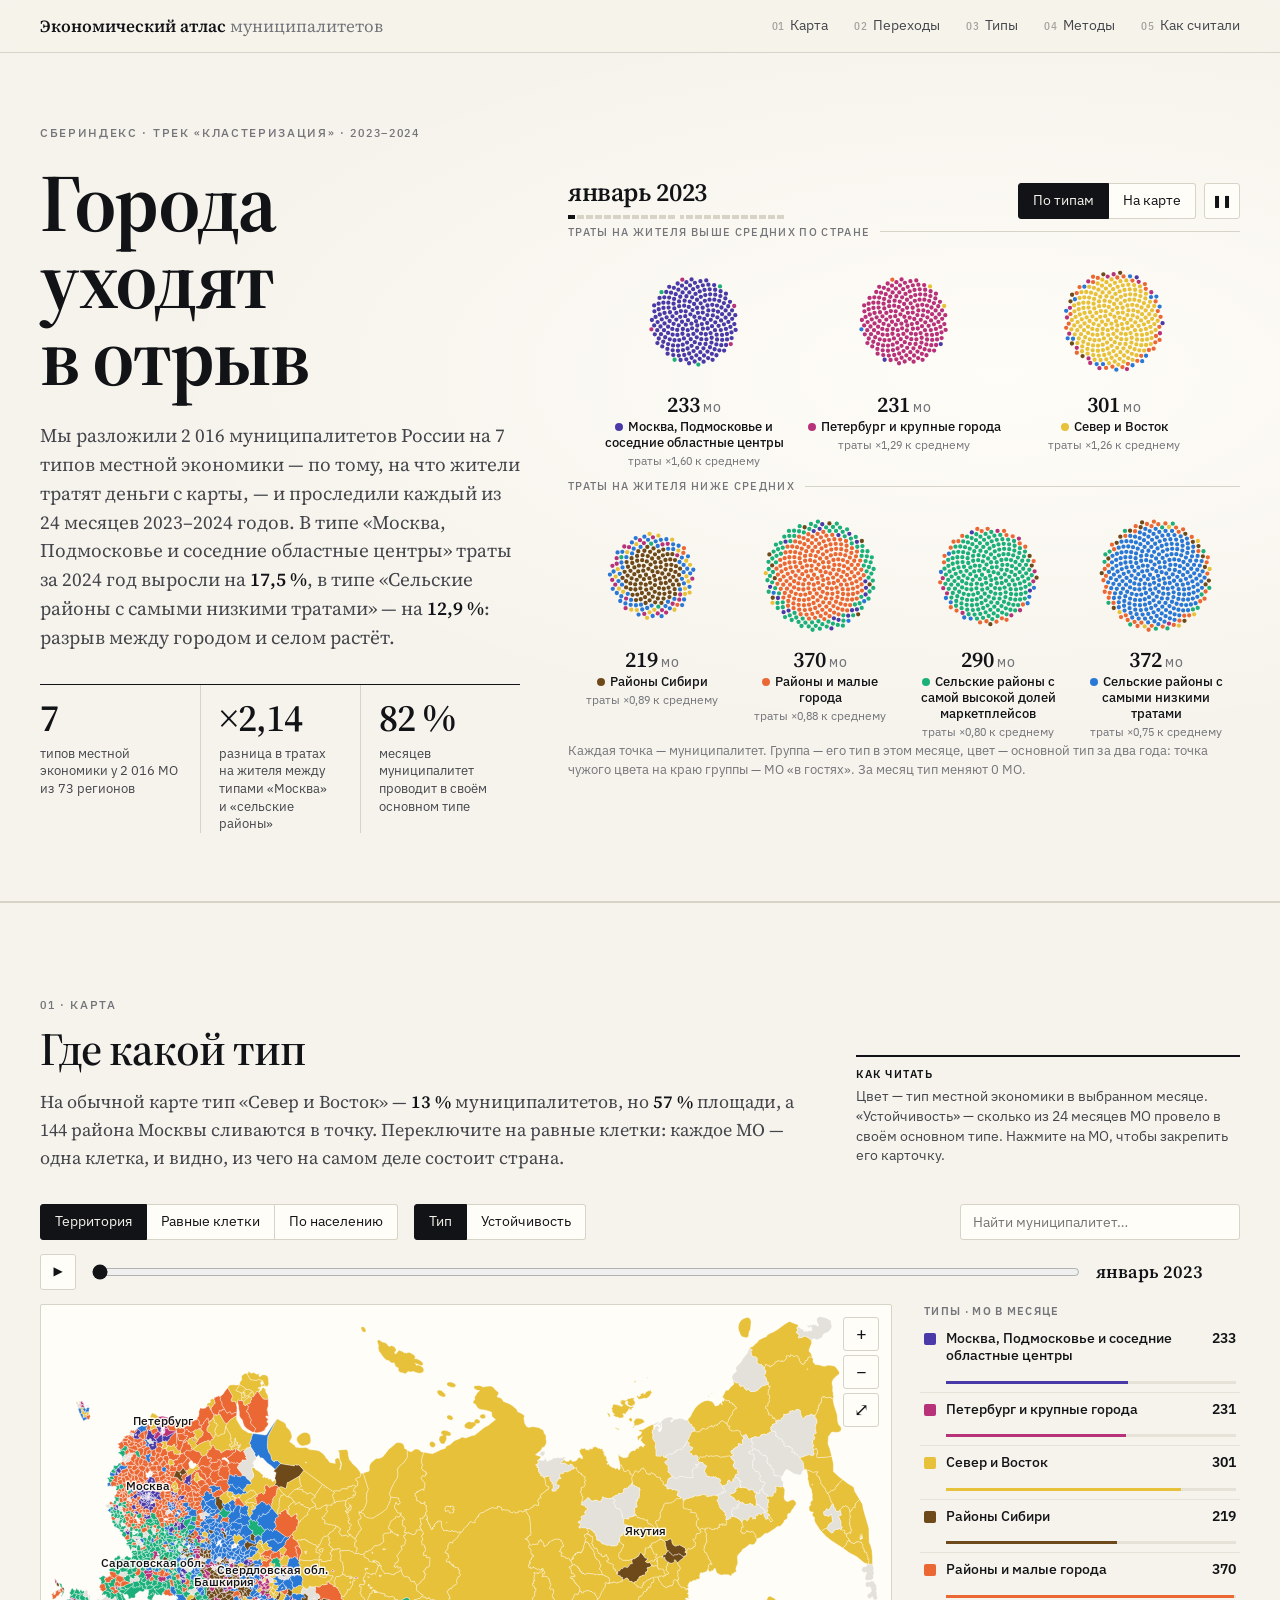
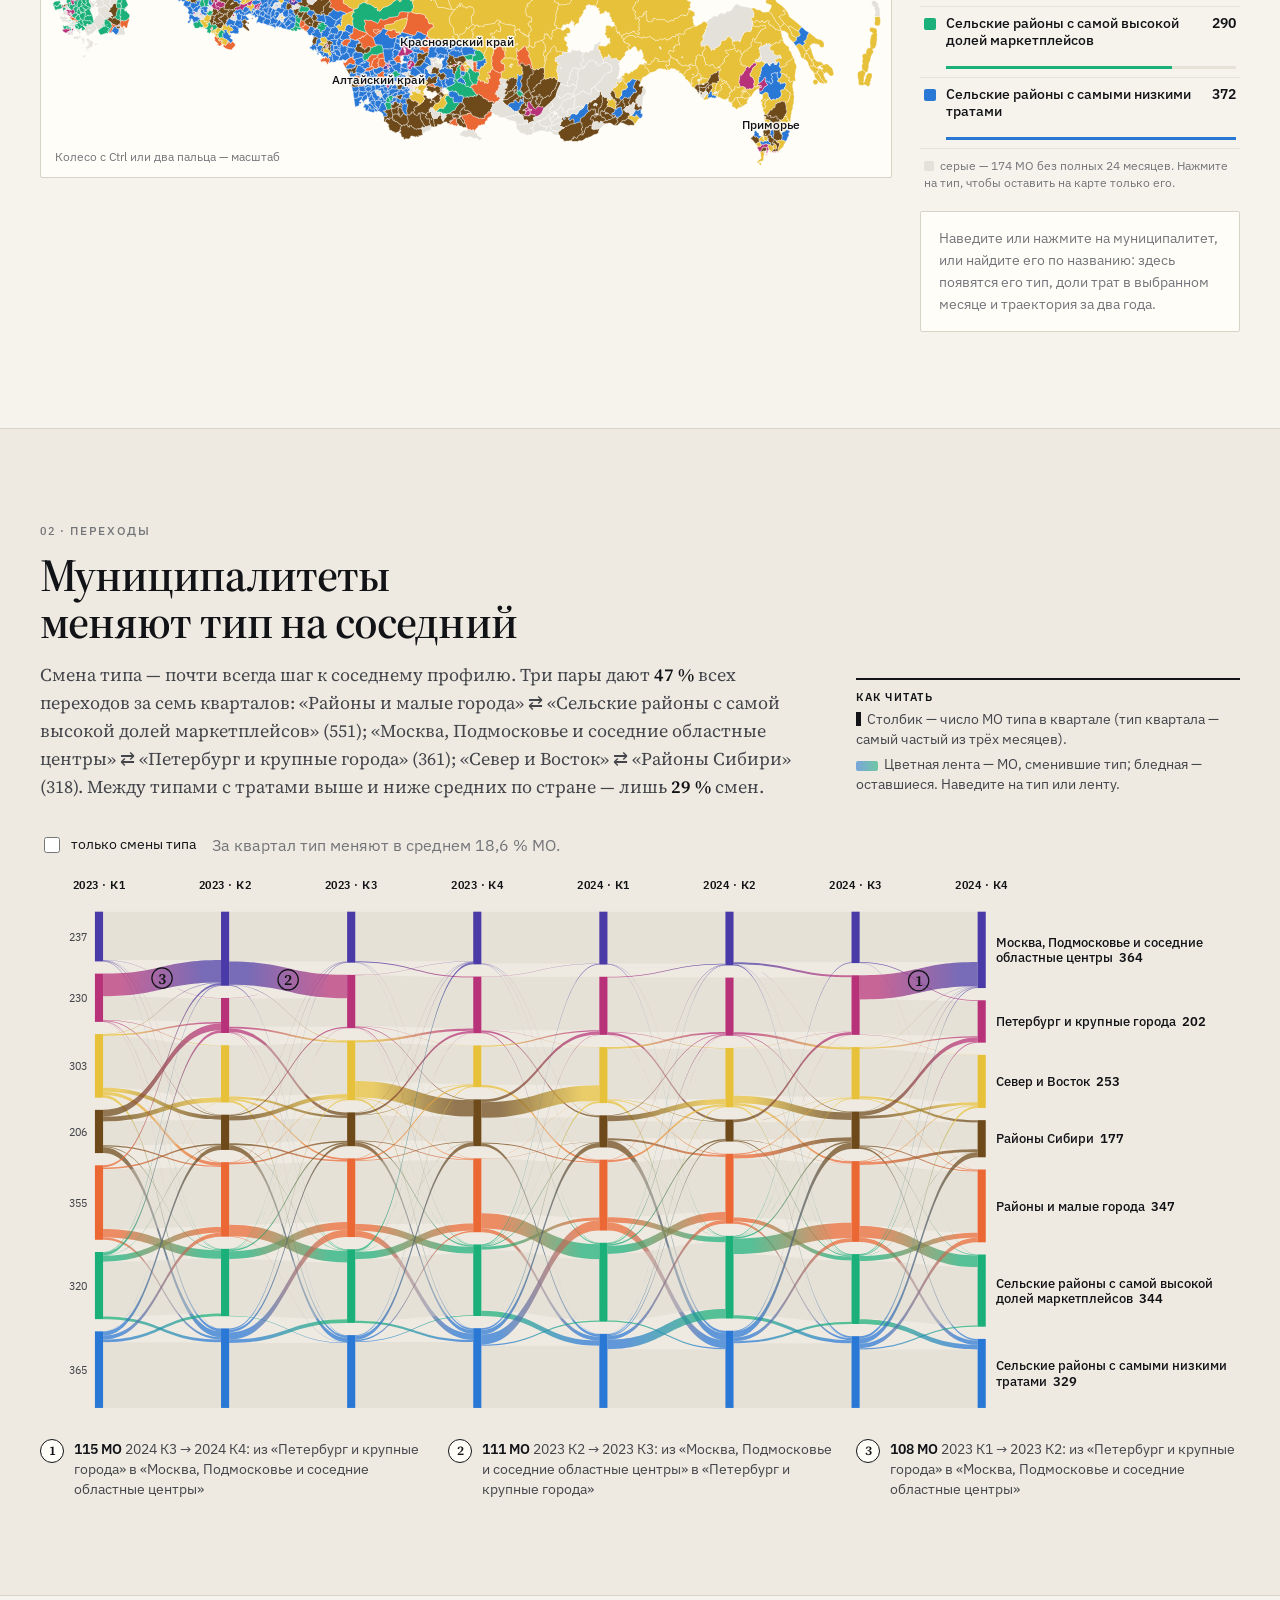
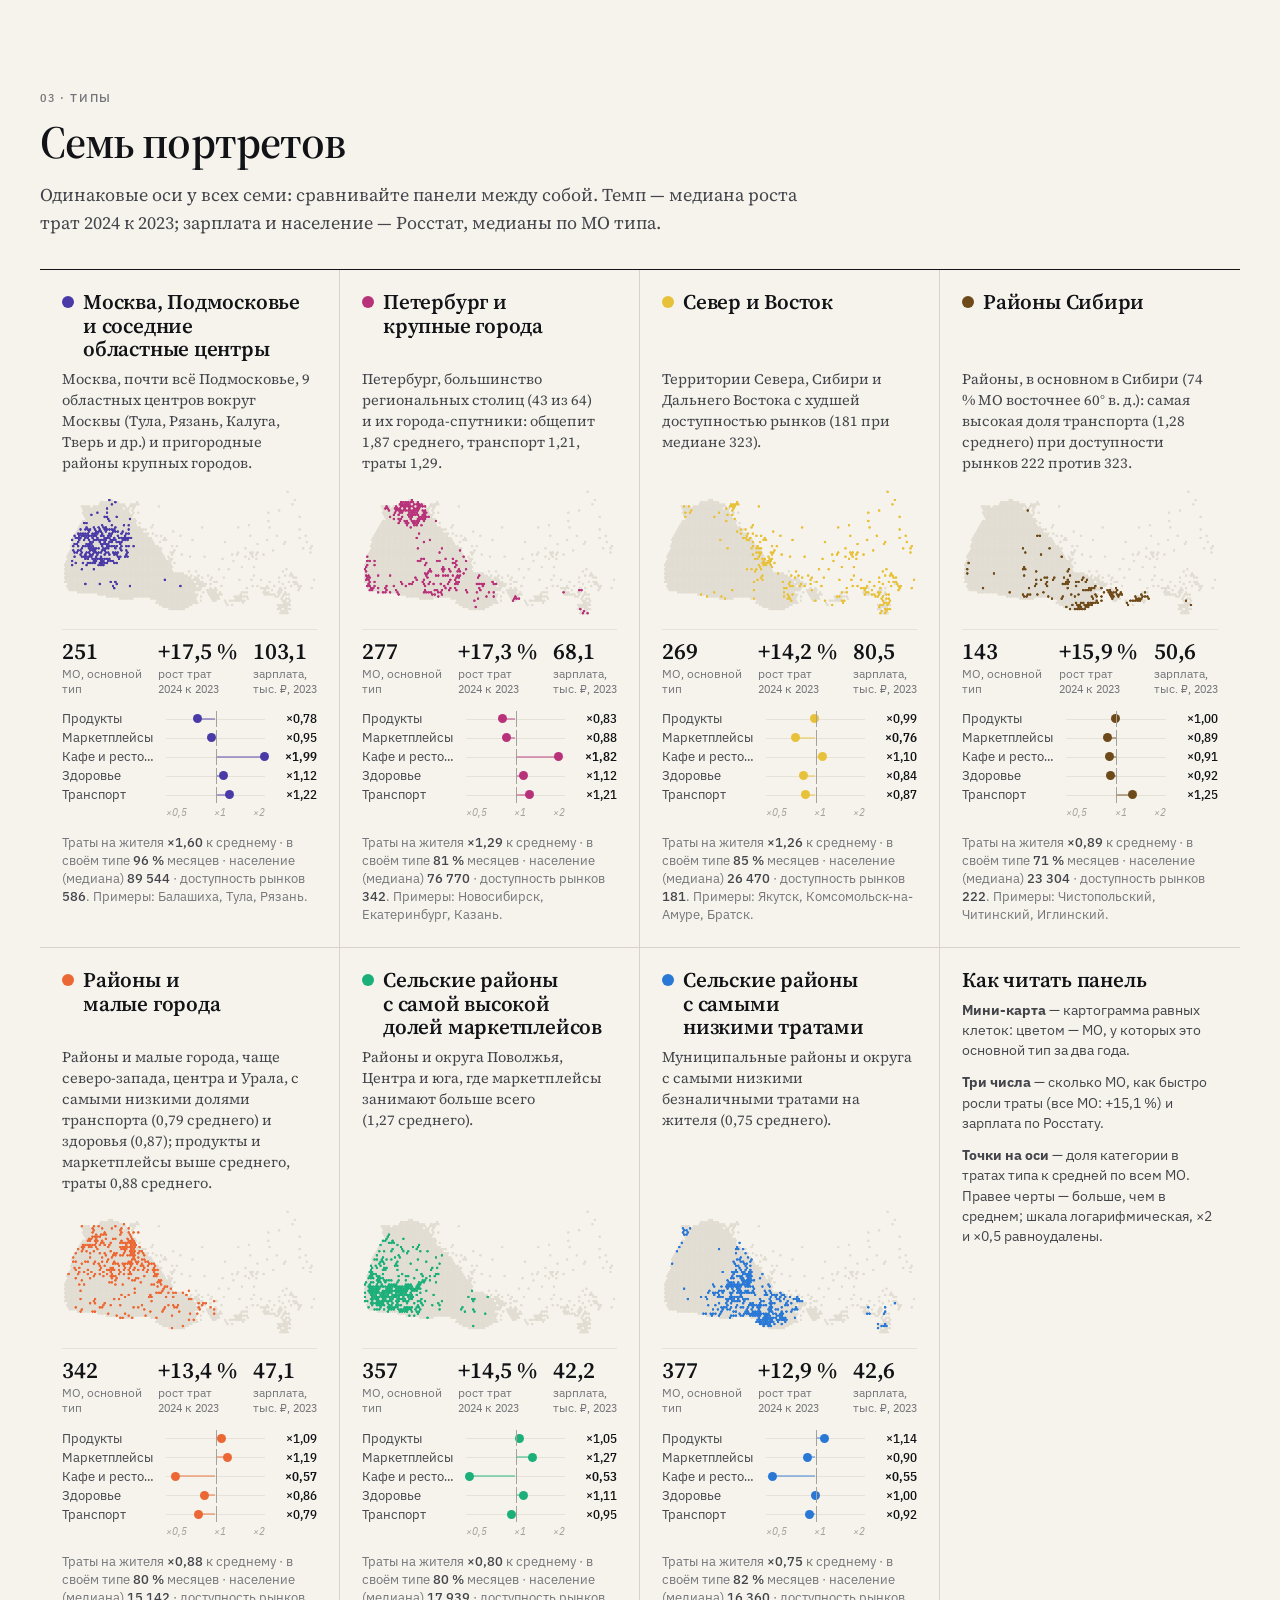
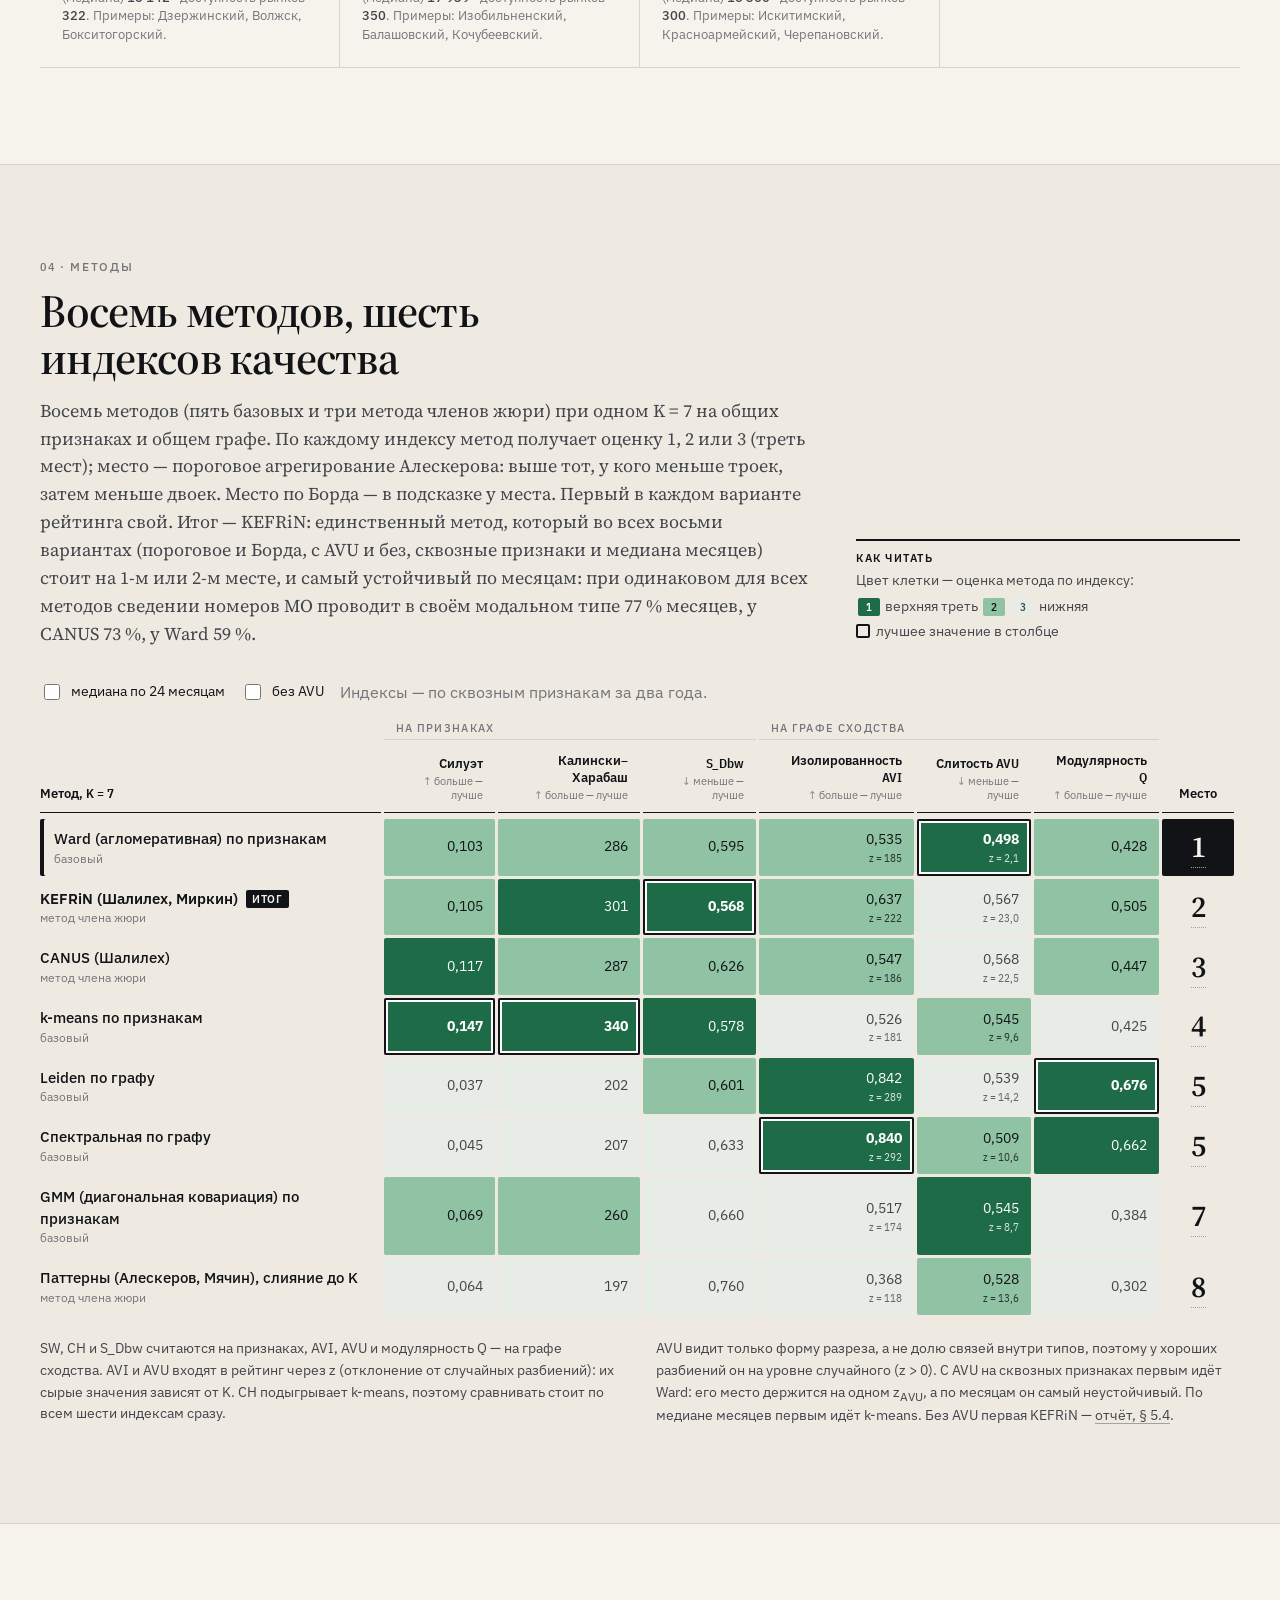
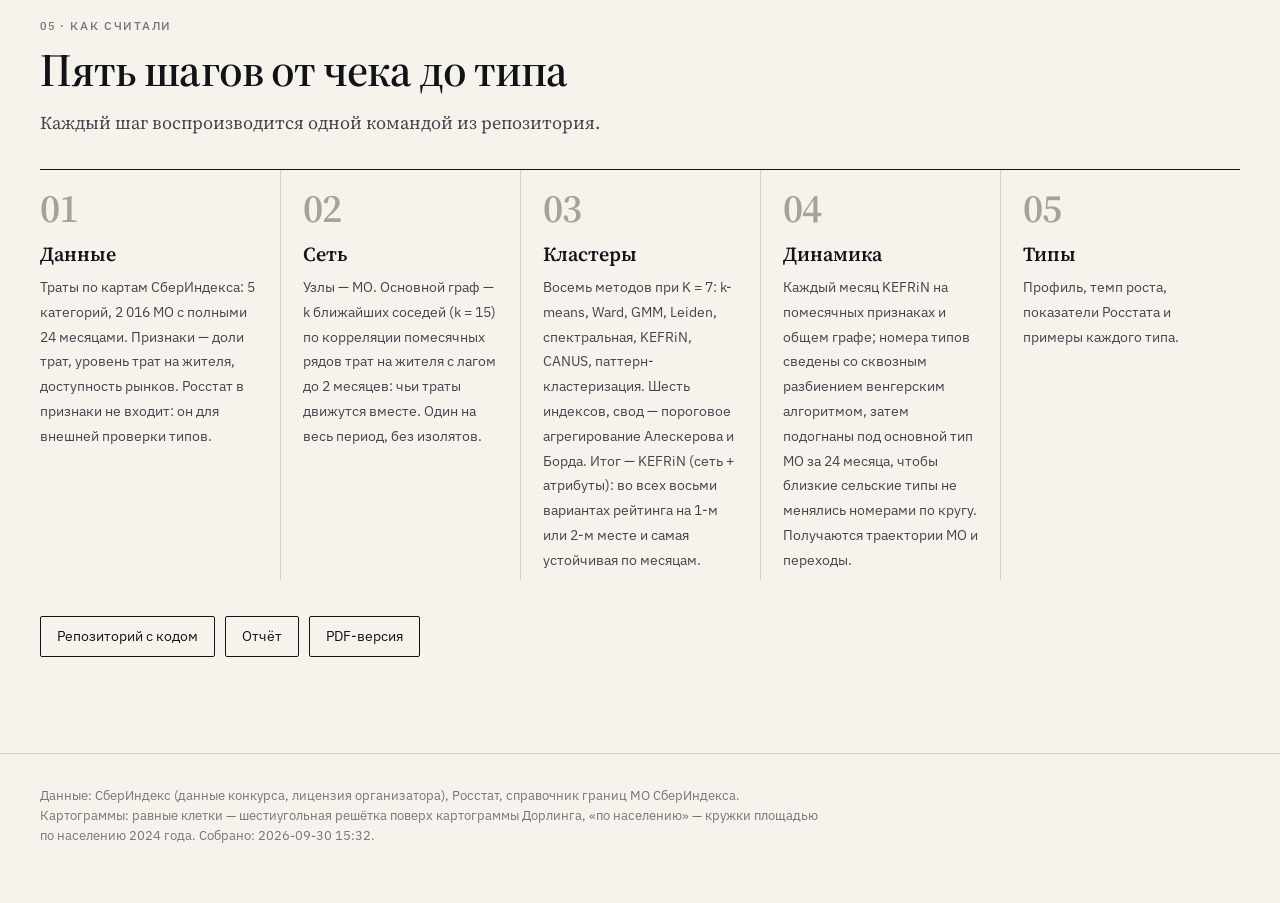
==== commit db4fb051: "Сравнение: восемь методов (Ward, GMM, спектральная); правило выбора KEFRiN — 1–2 место во всех восьм" ====
--- a/index.html
+++ b/index.html
@@ -118,8 +118,8 @@
   <section class="block alt" id="methods">
     <div class="wrap">
       <header class="sec-head">
-        <div><span class="num">04 · Методы</span><h2>Пять методов, шесть индексов качества</h2>
-          <p class="sub">Пять методов при одном K&nbsp;=&nbsp;7 на общих признаках и общем графе. По каждому индексу метод получает оценку 1, 2 или 3 (треть мест); место — пороговое агрегирование Алескерова: выше тот, у кого меньше троек, затем меньше двоек. Место по Борда — в подсказке у места.</p></div>
+        <div><span class="num">04 · Методы</span><h2>Восемь методов, шесть индексов качества</h2>
+          <p class="sub">Восемь методов (пять базовых и три метода членов жюри) при одном K&nbsp;=&nbsp;7 на общих признаках и общем графе. По каждому индексу метод получает оценку 1, 2 или 3 (треть мест); место — пороговое агрегирование Алескерова: выше тот, у кого меньше троек, затем меньше двоек. Место по Борда — в подсказке у места. Первый в каждом варианте рейтинга свой. Итог — KEFRiN: единственный метод, который во всех восьми вариантах (пороговое и Борда, с AVU и без, сквозные признаки и медиана месяцев) стоит на 1-м или 2-м месте, и самый устойчивый по месяцам: при одинаковом для всех методов сведении номеров МО проводит в своём модальном типе 77&nbsp;% месяцев, у CANUS 73&nbsp;%, у Ward 59&nbsp;%.</p></div>
         <aside class="howto"><b>Как читать</b>
           <p>Цвет клетки — оценка метода по индексу:</p>
           <p class="grades"><span class="g1">1</span> верхняя треть <span class="g2">2</span> <span class="g3">3</span> нижняя</p>
@@ -134,7 +134,7 @@
       <div class="scroll-x"><table id="methods-table" class="mtable"></table></div>
       <div class="notes">
         <p class="note">SW, CH и S_Dbw считаются на признаках, AVI, AVU и модулярность Q — на графе сходства. AVI и AVU входят в рейтинг через z (отклонение от случайных разбиений): их сырые значения зависят от K. CH подыгрывает k-means, поэтому сравнивать стоит по всем шести индексам сразу.</p>
-        <p class="note">AVU видит только форму разреза, а не долю связей внутри типов, поэтому у хороших разбиений он на уровне случайного (z&nbsp;&gt;&nbsp;0); без AVU лидер не меняется — <span id="avu-link"></span>.</p>
+        <p class="note">AVU видит только форму разреза, а не долю связей внутри типов, поэтому у хороших разбиений он на уровне случайного (z&nbsp;&gt;&nbsp;0). С AVU на сквозных признаках первым идёт Ward: его место держится на одном z<sub>AVU</sub>, а по месяцам он самый неустойчивый. По медиане месяцев первым идёт k-means. Без AVU первая KEFRiN — <span id="avu-link"></span>.</p>
       </div>
     </div>
   </section>
@@ -148,7 +148,7 @@
       <ol class="pipeline">
         <li><b>Данные</b><span>Траты по картам СберИндекса: 5 категорий, 2 016 МО с полными 24 месяцами. Признаки — доли трат, уровень трат на жителя, доступность рынков. Росстат в признаки не входит: он для внешней проверки типов.</span></li>
         <li><b>Сеть</b><span>Узлы — МО. Основной граф — k ближайших соседей (k&nbsp;=&nbsp;15) по корреляции помесячных рядов трат на жителя с лагом до 2 месяцев: чьи траты движутся вместе. Один на весь период, без изолятов.</span></li>
-        <li><b>Кластеры</b><span>Пять методов при K&nbsp;=&nbsp;7: k-means, Leiden, KEFRiN, CANUS, паттерн-кластеризация. Шесть индексов, свод — пороговое агрегирование Алескерова. Итог — KEFRiN (сеть + атрибуты).</span></li>
+        <li><b>Кластеры</b><span>Восемь методов при K&nbsp;=&nbsp;7: k-means, Ward, GMM, Leiden, спектральная, KEFRiN, CANUS, паттерн-кластеризация. Шесть индексов, свод — пороговое агрегирование Алескерова и Борда. Итог — KEFRiN (сеть + атрибуты): во всех восьми вариантах рейтинга на 1-м или 2-м месте и самая устойчивая по месяцам.</span></li>
         <li><b>Динамика</b><span>Каждый месяц KEFRiN на помесячных признаках и общем графе; номера типов сведены со сквозным разбиением венгерским алгоритмом, затем подогнаны под основной тип МО за 24 месяца, чтобы близкие сельские типы не менялись номерами по кругу. Получаются траектории МО и переходы.</span></li>
         <li><b>Типы</b><span>Профиль, темп роста, показатели Росстата и примеры каждого типа.</span></li>
       </ol>
